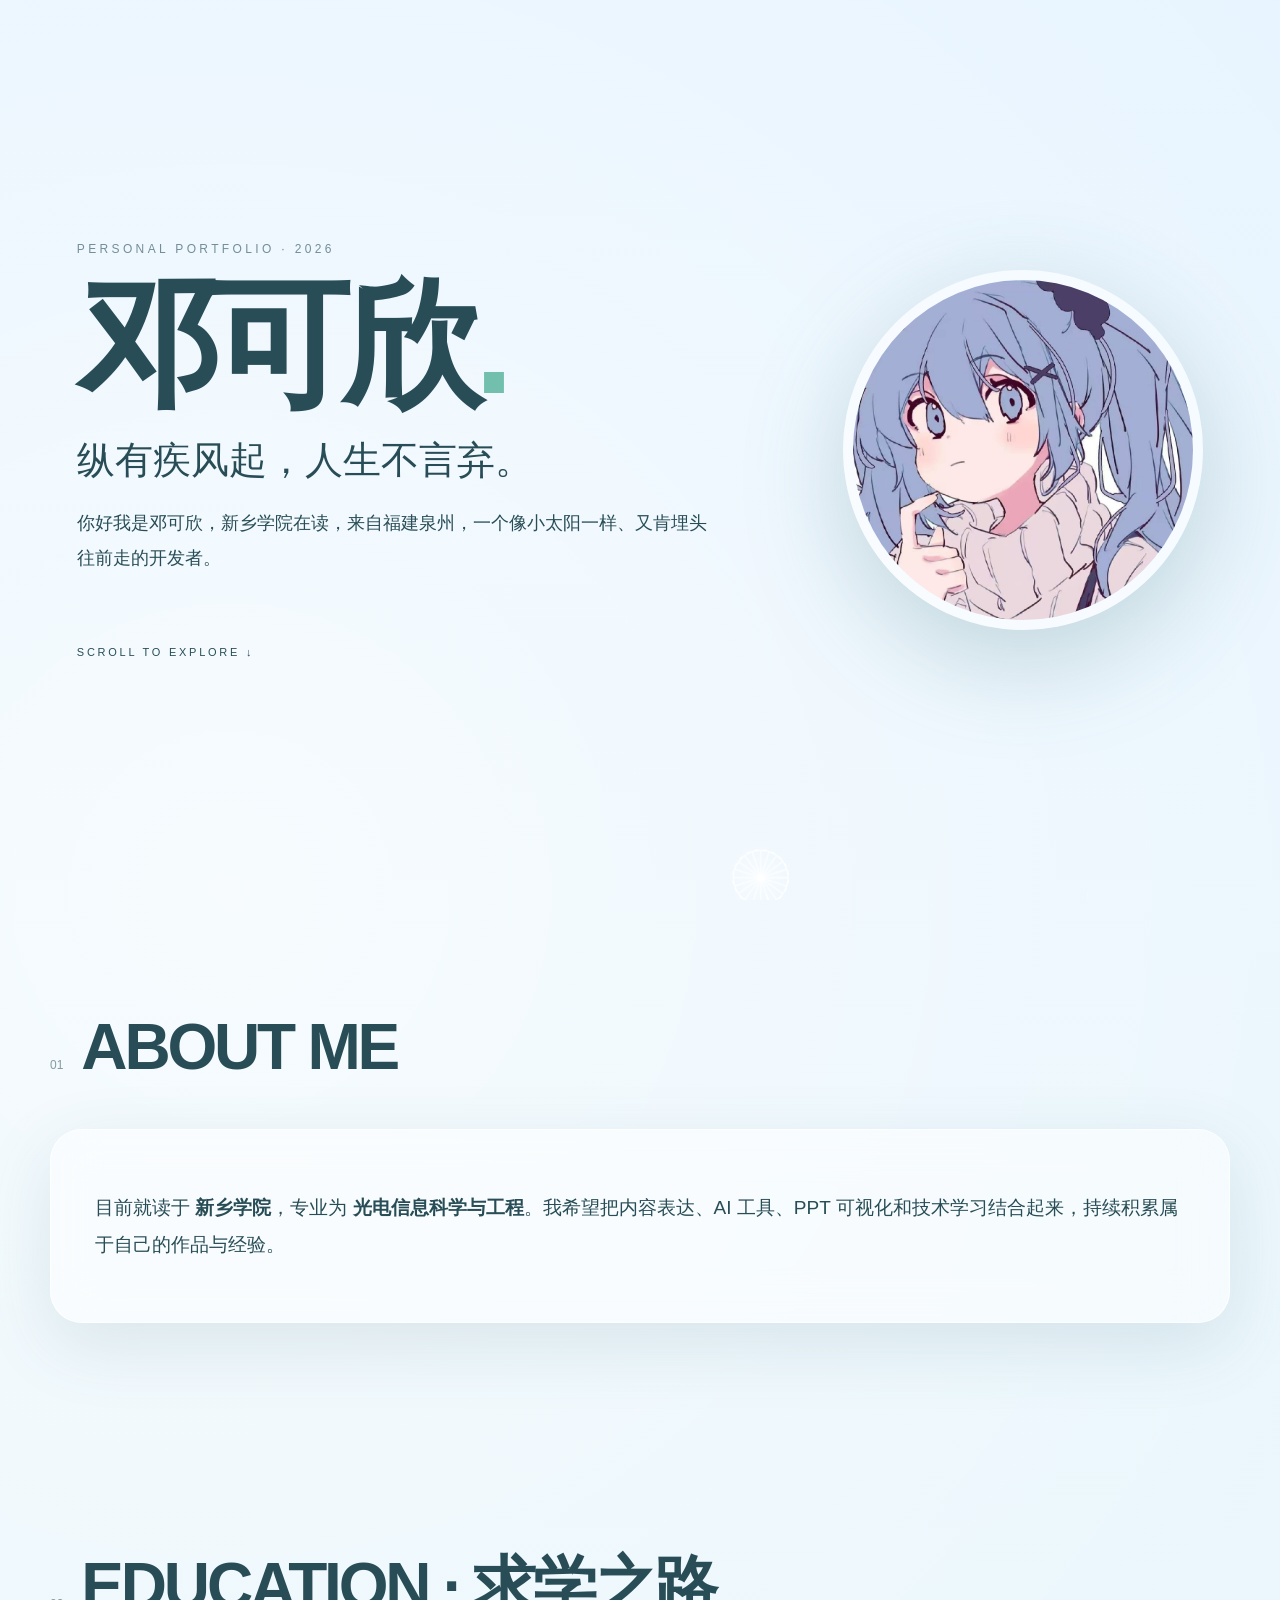
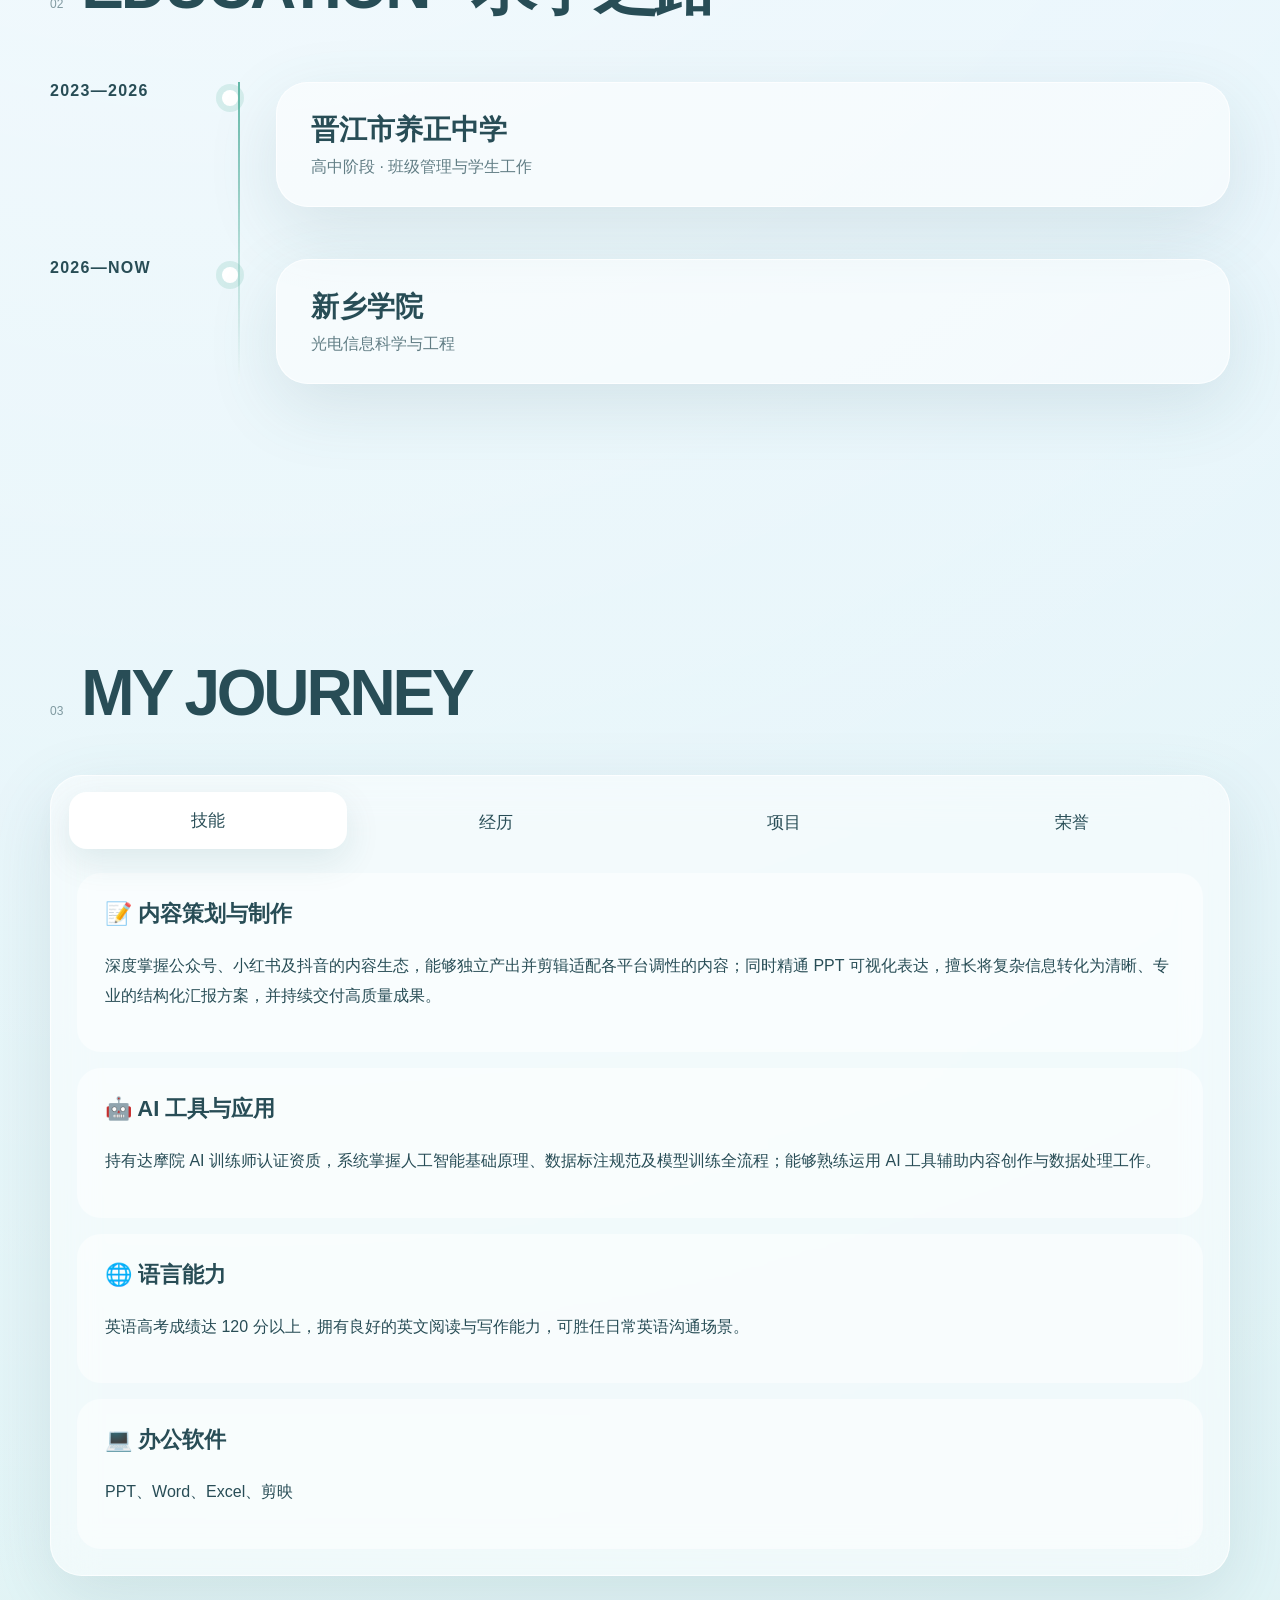
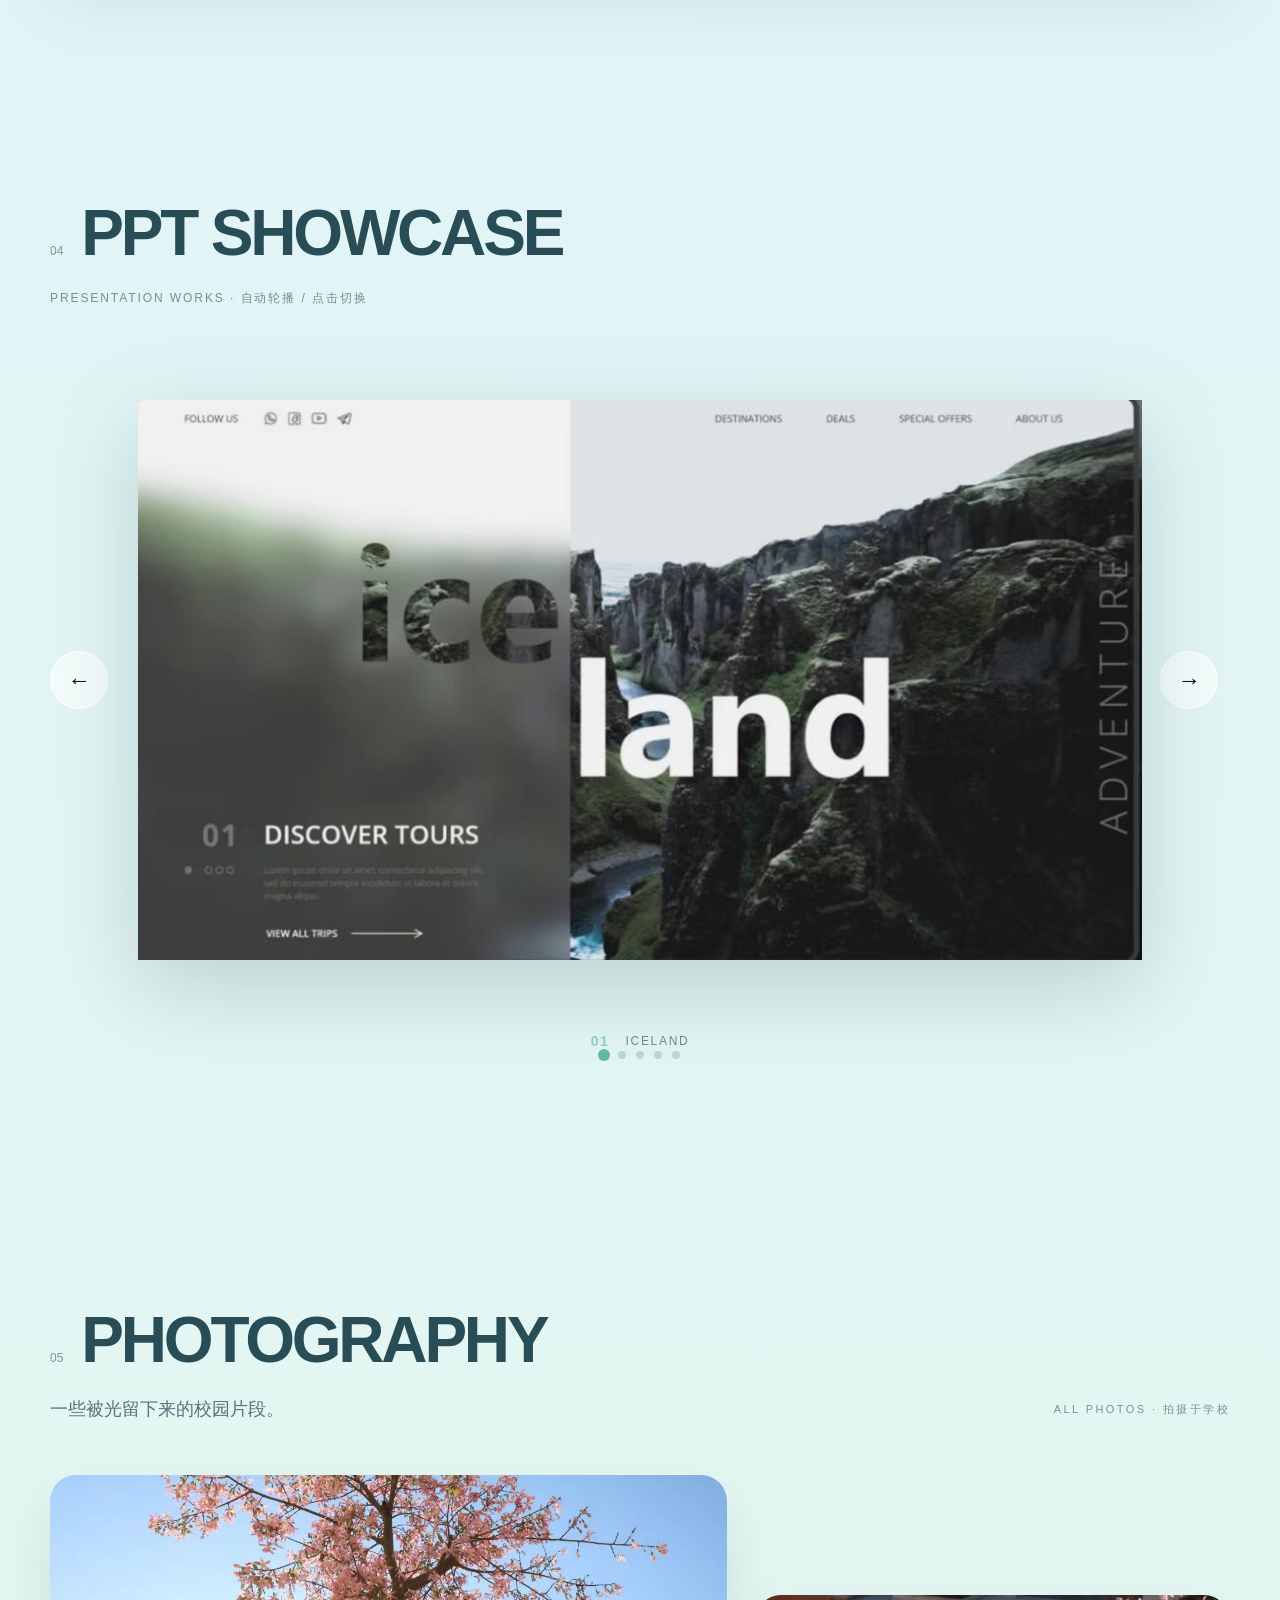
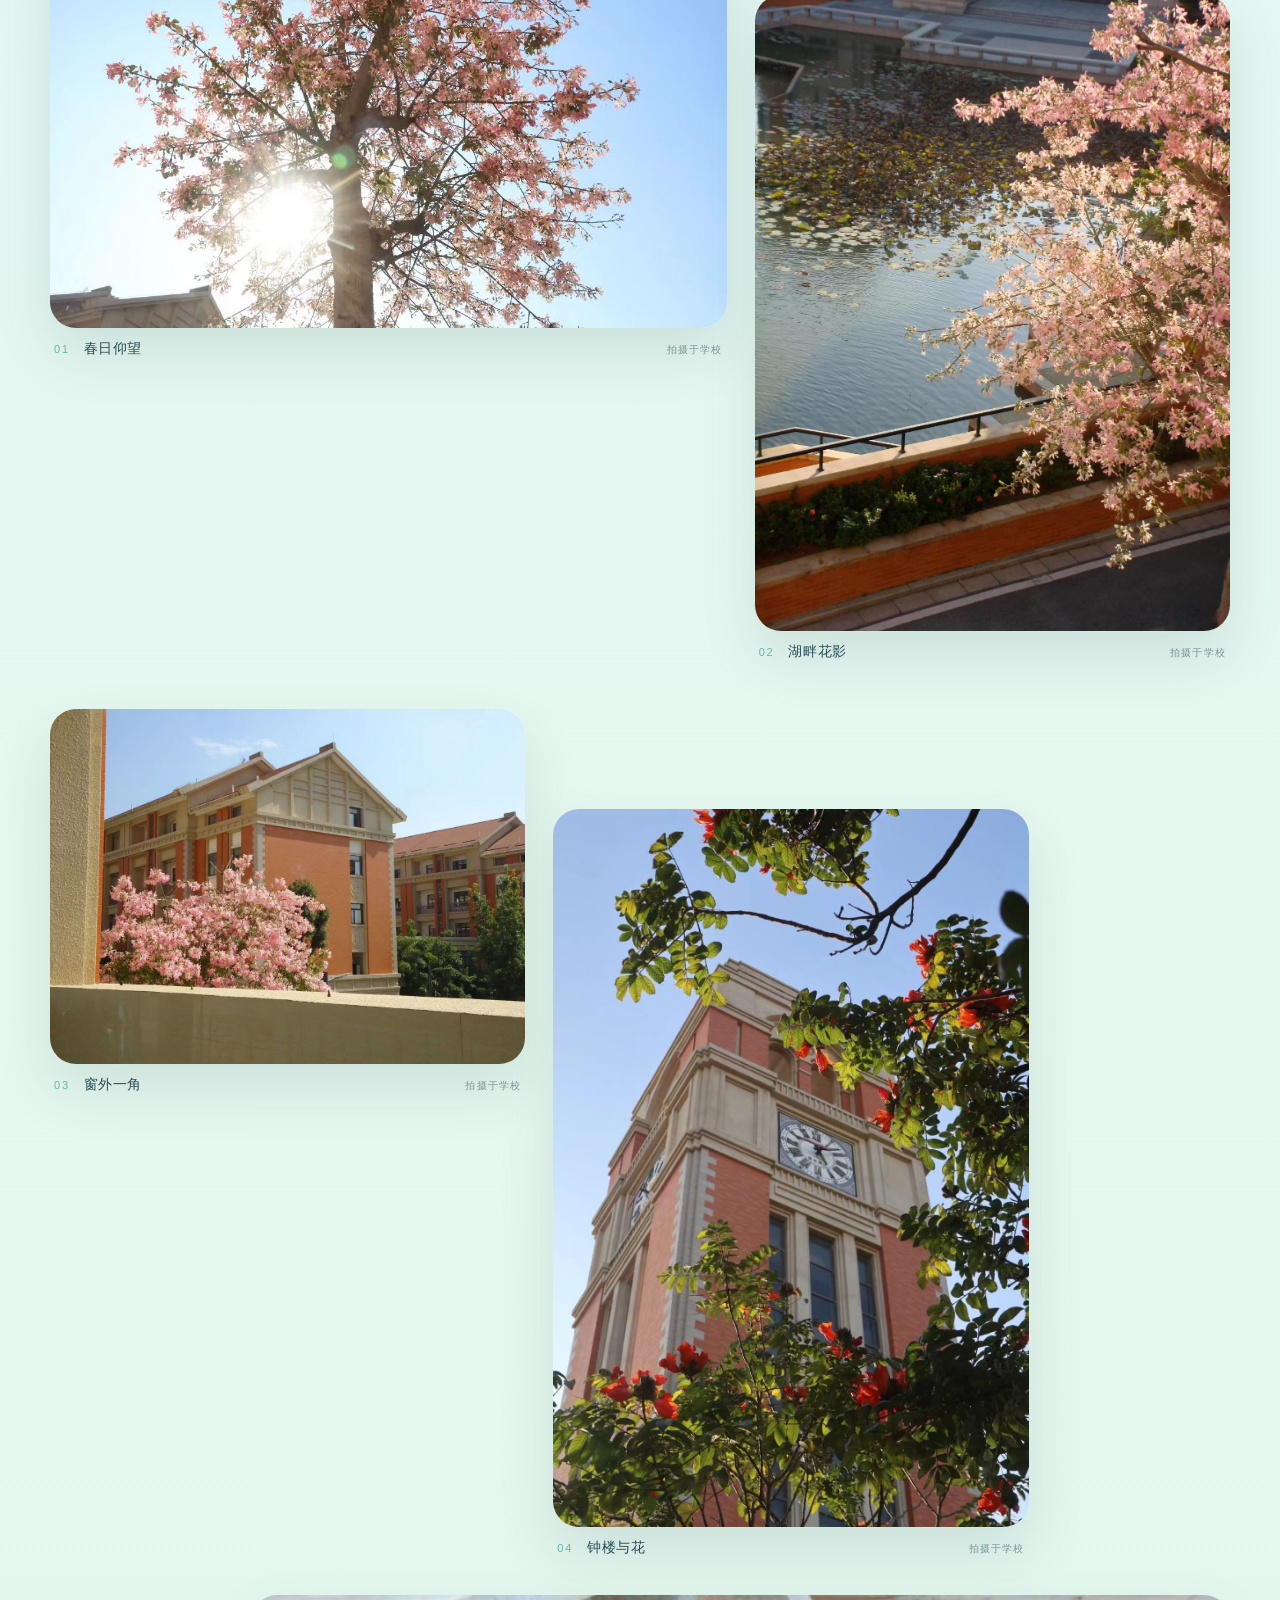
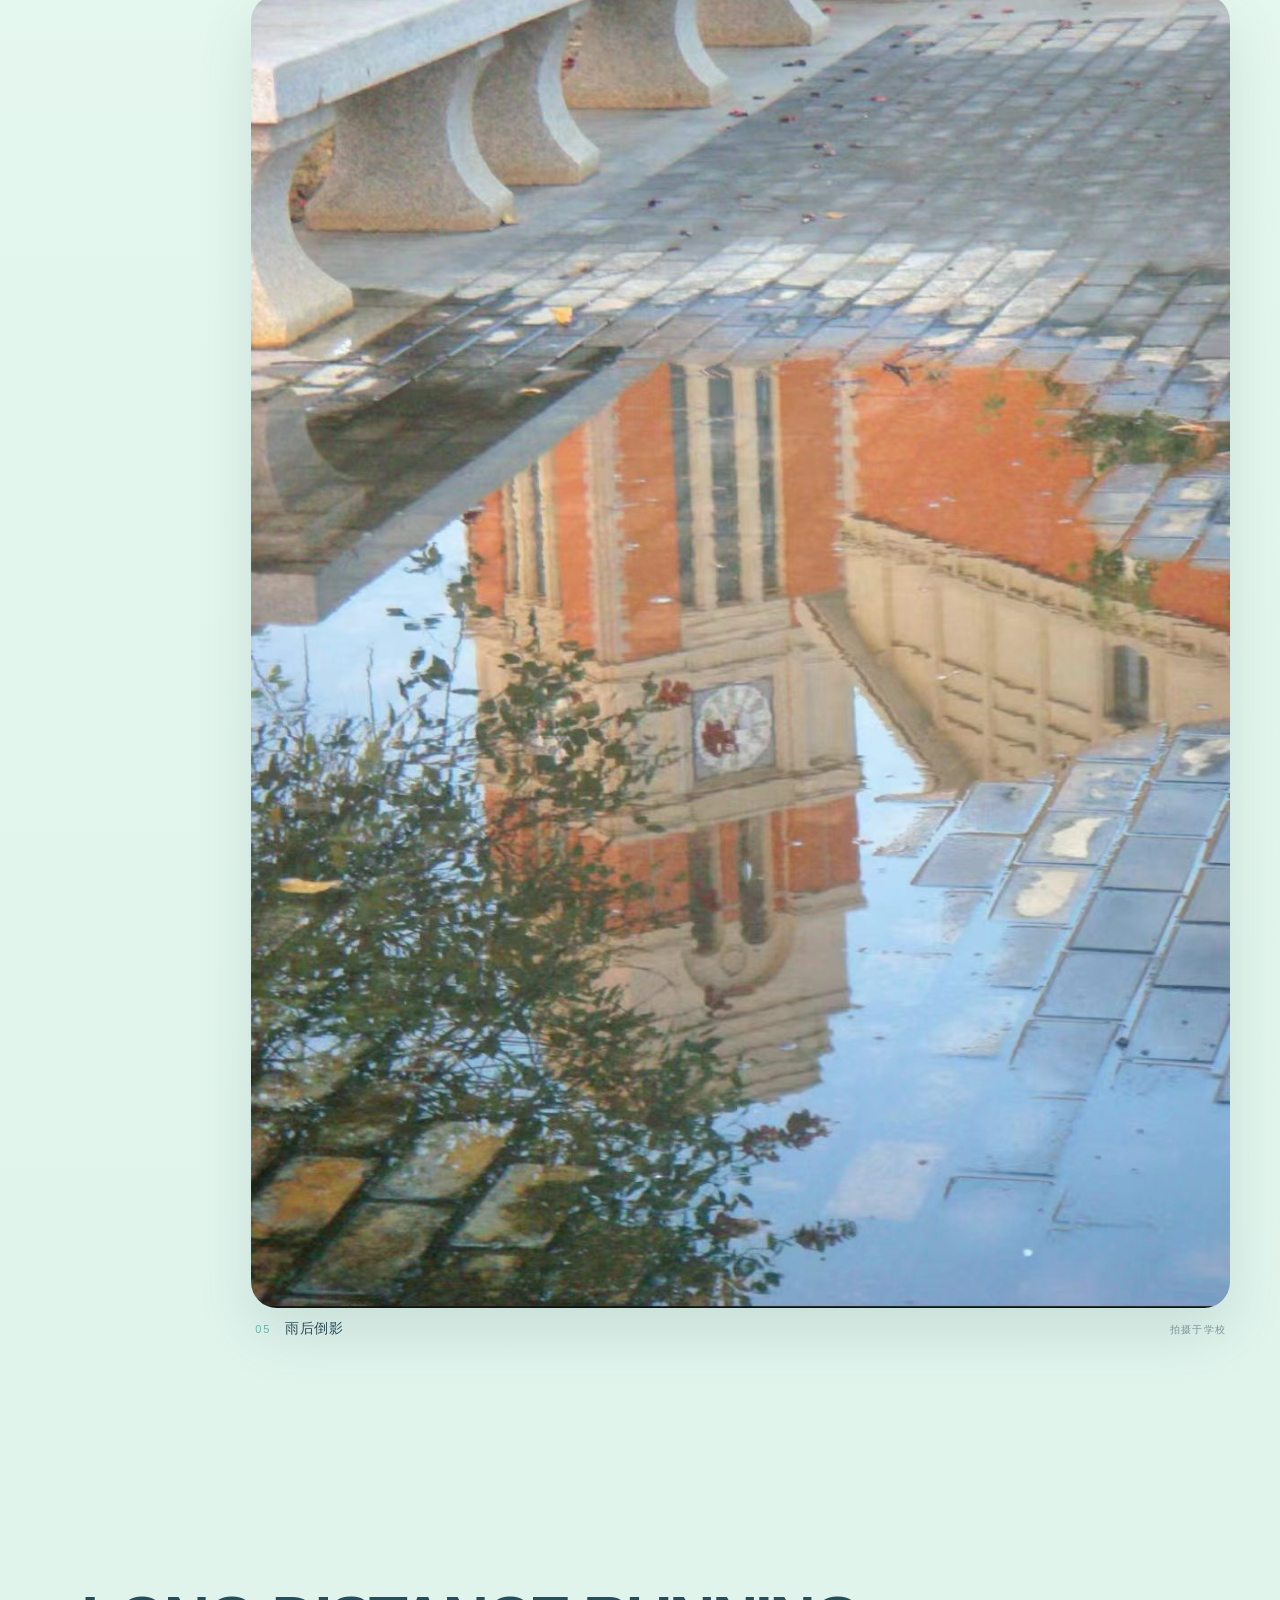
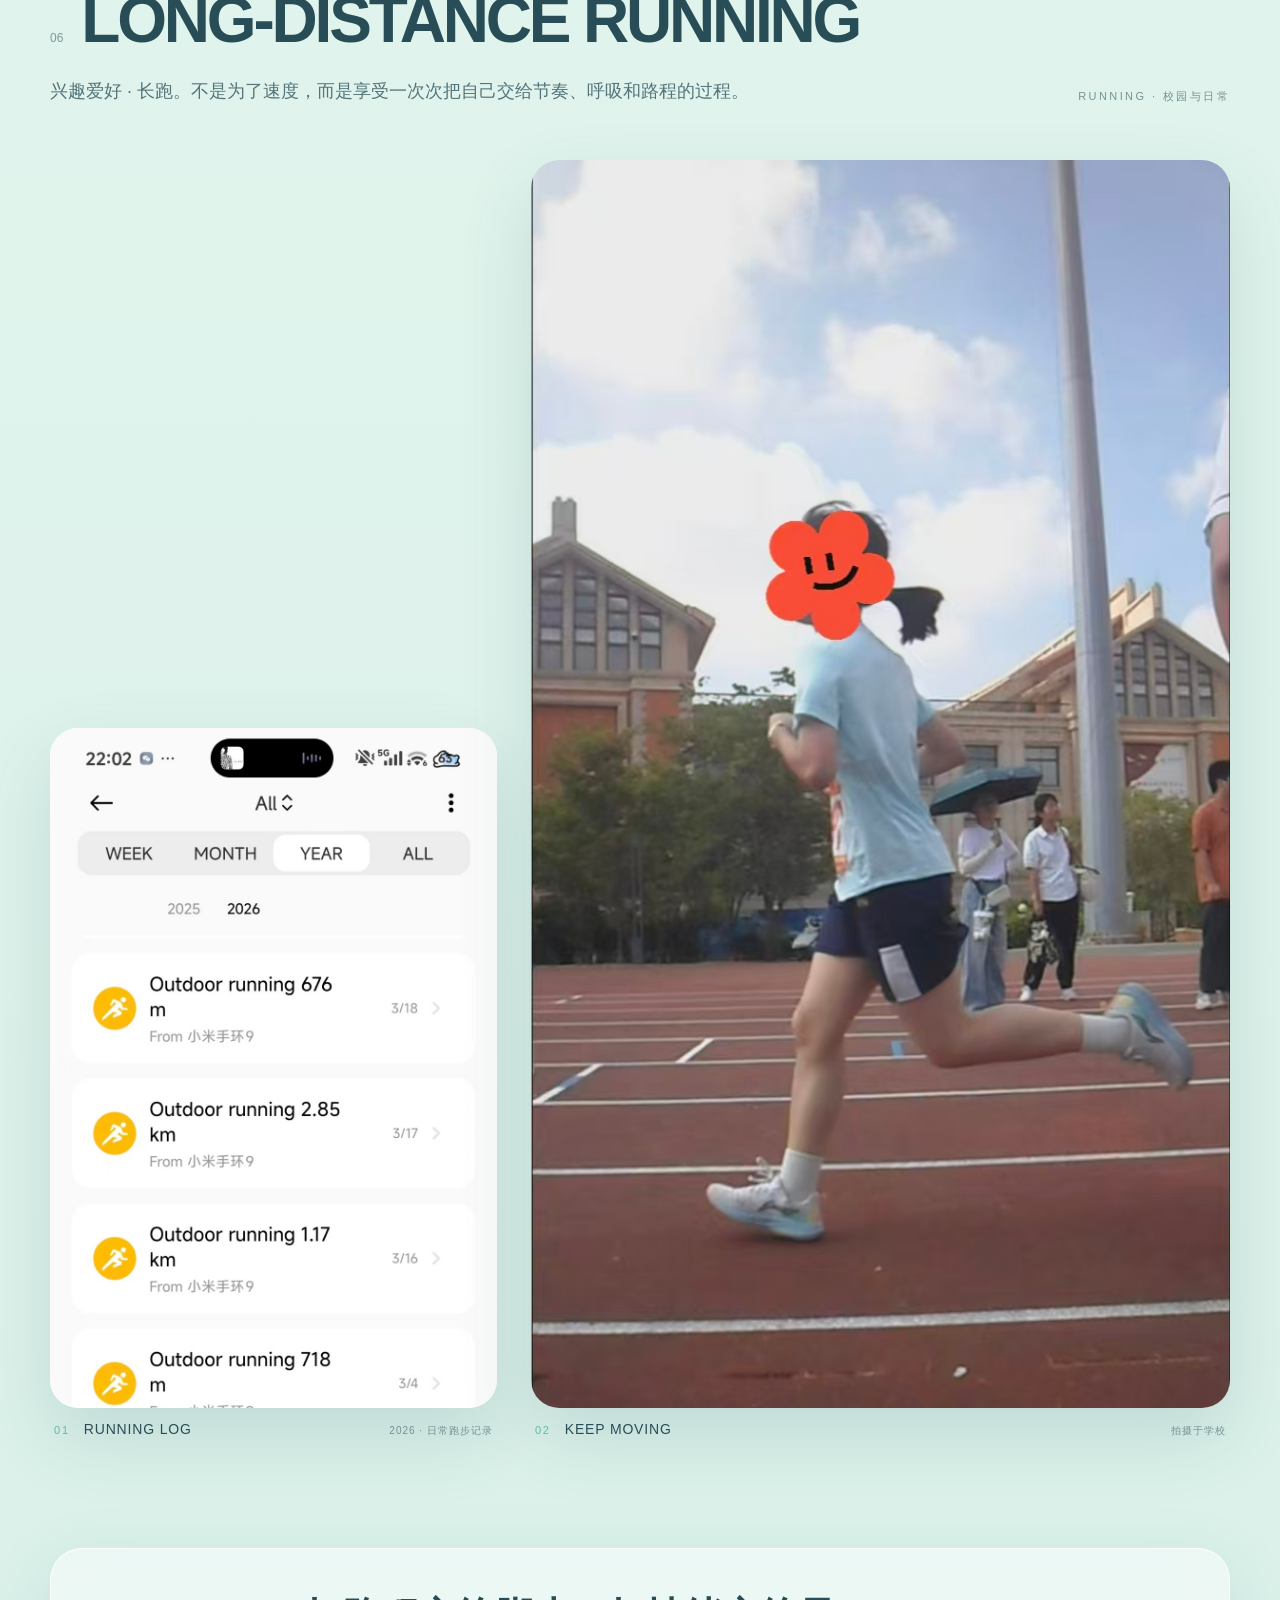
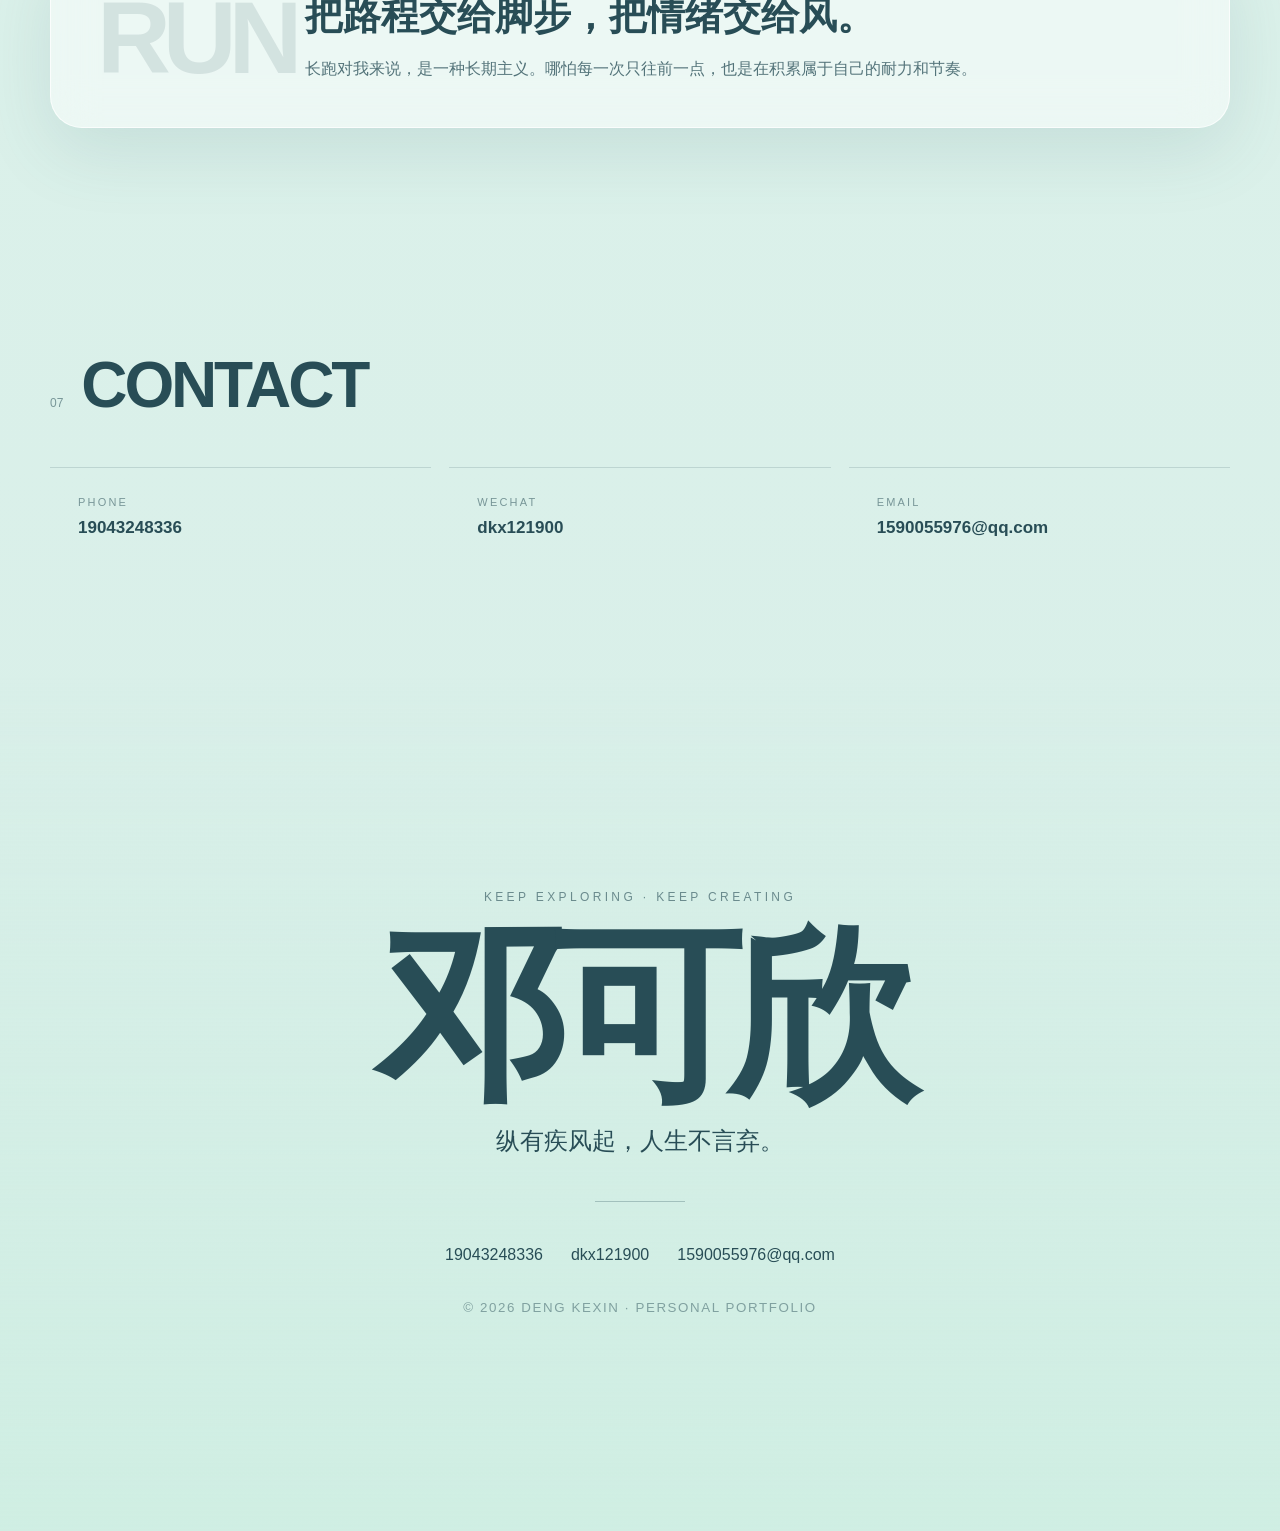
==== dengkexin_portfolio_v7/index.html @ 4a6be43d "Add files via upload" ====
<!doctype html>
<html lang="zh-CN">
<head>
<meta charset="utf-8">
<meta name="viewport" content="width=device-width,initial-scale=1">
<meta name="theme-color" content="#dff3ff">
<title>邓可欣 · Personal Portfolio</title>
<link rel="stylesheet" href="style.css">
</head>
<body>
<canvas id="dandelion"></canvas>

<header class="hero">
  <div class="hero-wrap">
    <div class="hero-copy">
      <div class="kicker">PERSONAL PORTFOLIO · 2026</div>
      <h1>邓可欣<span>.</span></h1>
      <h2>纵有疾风起，人生不言弃。</h2>
      <p>你好我是邓可欣，新乡学院在读，来自福建泉州，一个像小太阳一样、又肯埋头往前走的开发者。</p>
      <div class="scroll-tip">SCROLL TO EXPLORE ↓</div>
    </div>
    <img src="assets/avatar.jpg" class="avatar" alt="邓可欣头像">
  </div>
</header>

<main>
<section class="section">
  <div class="section-title"><span>01</span><h2>ABOUT ME</h2></div>
  <div class="glass about">
    <p>目前就读于 <b>新乡学院</b>，专业为 <b>光电信息科学与工程</b>。我希望把内容表达、AI 工具、PPT 可视化和技术学习结合起来，持续积累属于自己的作品与经验。</p>
  </div>
</section>

<section class="section">
  <div class="section-title"><span>02</span><h2>EDUCATION · 求学之路</h2></div>
  <div class="timeline">
    <div class="timeline-item">
      <div class="year">2023—2026</div>
      <div class="node"></div>
      <div class="glass timeline-card">
        <h3>晋江市养正中学</h3>
        <p>高中阶段 · 班级管理与学生工作</p>
      </div>
    </div>
    <div class="timeline-item">
      <div class="year">2026—NOW</div>
      <div class="node"></div>
      <div class="glass timeline-card">
        <h3>新乡学院</h3>
        <p>光电信息科学与工程</p>
      </div>
    </div>
  </div>
</section>

<section class="section">
  <div class="section-title"><span>03</span><h2>MY JOURNEY</h2></div>
  <div class="glass journey">
    <div class="tabs">
      <button class="tab active" data-target="skills">技能</button>
      <button class="tab" data-target="experience">经历</button>
      <button class="tab" data-target="project">项目</button>
      <button class="tab" data-target="honor">荣誉</button>
    </div>

    <div id="skills" class="panel active">
      <article>
        <h3>📝 内容策划与制作</h3>
        <p>深度掌握公众号、小红书及抖音的内容生态，能够独立产出并剪辑适配各平台调性的内容；同时精通 PPT 可视化表达，擅长将复杂信息转化为清晰、专业的结构化汇报方案，并持续交付高质量成果。</p>
      </article>
      <article>
        <h3>🤖 AI 工具与应用</h3>
        <p>持有达摩院 AI 训练师认证资质，系统掌握人工智能基础原理、数据标注规范及模型训练全流程；能够熟练运用 AI 工具辅助内容创作与数据处理工作。</p>
      </article>
      <article>
        <h3>🌐 语言能力</h3>
        <p>英语高考成绩达 120 分以上，拥有良好的英文阅读与写作能力，可胜任日常英语沟通场景。</p>
      </article>
      <article>
        <h3>💻 办公软件</h3>
        <p>PPT、Word、Excel、剪映</p>
      </article>
    </div>

    <div id="experience" class="panel">
      <article>
        <h3>💼 班级管理与数据分析助理 · 晋江市养正中学（高中）</h3>
        <div class="date">2023.09 – 2026.06</div>
        <p>① 担任班长 / 数学课代表，协调班委团队并组织班会、学习活动 20+ 场，班级纪律与凝聚力显著提升，获“优秀学生干部”称号。</p>
        <p>② 担任学生会心理社社长，开展健康心理等多场活动，帮助学生获得健康积极的求学道路，获“优秀社长”称号。</p>
      </article>
    </div>

    <div id="project" class="panel">
      <article>
        <h3>🤖 达摩院 AI 训练师认证项目 · 独立完成</h3>
        <div class="date">2026.06 – 2026.08</div>
        <p>系统掌握 AI 基础原理、数据标注规范及模型训练流程，已完成达摩院 AI 训练师认证课程并通过考核；能够运用 AI 工具完成内容摘要生成与数据分类；搭建个人 AI 辅助工作流，实现内容选题与初稿生成的效率提升，有效缩短内容准备周期。</p>
      </article>
    </div>

    <div id="honor" class="panel">
      <article>
        <h3>🏆 获奖与证书</h3>
        <ul>
          <li>🏅 达摩院 AI 训练师认证</li>
          <li>⭐ 三好学生（多次）</li>
          <li>⭐ 优秀学生干部（多次）</li>
          <li>📜 普通话水平测试 待补</li>
          <li>📜 大学英语四 / 六级 待补</li>
        </ul>
        <p>💡 高中阶段多次获得校级荣誉，具备扎实的学业基础与综合素养。</p>
      </article>
    </div>
  </div>
</section>

<section class="section ppt-section">
  <div class="section-title"><span>04</span><h2>PPT SHOWCASE</h2></div>
  <p class="section-sub">PRESENTATION WORKS · 自动轮播 / 点击切换</p>

  <div class="ppt-stage">
    <button id="prev" class="nav" aria-label="上一张">←</button>

    <div class="slides">
      <figure class="slide active">
        <img src="assets/ppt1.jpg" alt="PPT作品1">
        <figcaption><b>01</b><span>ICELAND</span></figcaption>
      </figure>
      <figure class="slide">
        <img src="assets/ppt2.jpg" alt="PPT作品2">
        <figcaption><b>02</b><span>PETALS ON WATER</span></figcaption>
      </figure>
      <figure class="slide">
        <img src="assets/ppt3.jpg" alt="PPT作品3">
        <figcaption><b>03</b><span>ORACLE BONE</span></figcaption>
      </figure>
      <figure class="slide">
        <img src="assets/ppt4.jpg" alt="PPT作品4">
        <figcaption><b>04</b><span>THE ROYAL CULTURE</span></figcaption>
      </figure>
      <figure class="slide">
        <img src="assets/ppt5.jpg" alt="PPT作品5">
        <figcaption><b>05</b><span>MICHAEL JACKSON</span></figcaption>
      </figure>
    </div>

    <button id="next" class="nav" aria-label="下一张">→</button>
  </div>

  <div id="dots" class="dots"></div>
</section>

<section class="section photography-section">
  <div class="photo-intro">
    <div class="section-title photo-title"><span>05</span><h2>PHOTOGRAPHY</h2></div>
    <p>一些被光留下来的校园片段。</p>
    <small>ALL PHOTOS · 拍摄于学校</small>
  </div>

  <div class="photo-grid">
    <figure class="photo-card photo-wide reveal-photo" data-lightbox="assets/photo1.jpg">
      <div class="photo-frame"><img src="assets/photo1.jpg" alt="校园摄影：花树与天空"></div>
      <figcaption><span>01</span><p>春日仰望</p><small>拍摄于学校</small></figcaption>
    </figure>

    <figure class="photo-card photo-tall reveal-photo" data-lightbox="assets/photo2.jpg">
      <div class="photo-frame"><img src="assets/photo2.jpg" alt="校园摄影：湖畔花树"></div>
      <figcaption><span>02</span><p>湖畔花影</p><small>拍摄于学校</small></figcaption>
    </figure>

    <figure class="photo-card reveal-photo" data-lightbox="assets/photo3.jpg">
      <div class="photo-frame"><img src="assets/photo3.jpg" alt="校园摄影：教学楼与花树"></div>
      <figcaption><span>03</span><p>窗外一角</p><small>拍摄于学校</small></figcaption>
    </figure>

    <figure class="photo-card photo-tall reveal-photo" data-lightbox="assets/photo4.jpg">
      <div class="photo-frame"><img src="assets/photo4.jpg" alt="校园摄影：钟楼"></div>
      <figcaption><span>04</span><p>钟楼与花</p><small>拍摄于学校</small></figcaption>
    </figure>

    <figure class="photo-card photo-wide reveal-photo" data-lightbox="assets/photo5.jpg">
      <div class="photo-frame"><img src="assets/photo5.jpg" alt="校园摄影：水面倒影"></div>
      <figcaption><span>05</span><p>雨后倒影</p><small>拍摄于学校</small></figcaption>
    </figure>
  </div>
</section>


<section class="section running-section">
  <div class="running-intro">
    <div class="section-title"><span>06</span><h2>LONG-DISTANCE RUNNING</h2></div>
    <p>兴趣爱好 · 长跑。不是为了速度，而是享受一次次把自己交给节奏、呼吸和路程的过程。</p>
    <small>RUNNING · 校园与日常</small>
  </div>

  <div class="running-grid">
    <figure class="run-card reveal-run">
      <div class="run-frame phone-shot">
        <img src="assets/run1.jpg" alt="跑步记录截图">
      </div>
      <figcaption>
        <span>01</span>
        <p>RUNNING LOG</p>
        <small>2026 · 日常跑步记录</small>
      </figcaption>
    </figure>

    <figure class="run-card run-card-large reveal-run">
      <div class="run-frame">
        <img src="assets/run2.jpg" alt="校园跑步照片">
      </div>
      <figcaption>
        <span>02</span>
        <p>KEEP MOVING</p>
        <small>拍摄于学校</small>
      </figcaption>
    </figure>
  </div>

  <div class="run-quote glass reveal-run">
    <div class="run-number">RUN</div>
    <div>
      <h3>把路程交给脚步，把情绪交给风。</h3>
      <p>长跑对我来说，是一种长期主义。哪怕每一次只往前一点，也是在积累属于自己的耐力和节奏。</p>
    </div>
  </div>
</section>

<section class="section contact-section">
  <div class="section-title"><span>07</span><h2>CONTACT</h2></div>
  <div class="contact-grid">
    <div class="contact-card"><span>PHONE</span><strong>19043248336</strong></div>
    <div class="contact-card"><span>WECHAT</span><strong>dkx121900</strong></div>
    <div class="contact-card"><span>EMAIL</span><strong>1590055976@qq.com</strong></div>
  </div>
</section>
</main>

<footer class="ending">
  <div class="ending-content">
    <div class="kicker">KEEP EXPLORING · KEEP CREATING</div>
    <h2>邓可欣</h2>
    <p>纵有疾风起，人生不言弃。</p>
    <div class="ending-line"></div>
    <div class="ending-contact">
      <span>19043248336</span>
      <span>dkx121900</span>
      <span>1590055976@qq.com</span>
    </div>
    <small>© 2026 DENG KEXIN · PERSONAL PORTFOLIO</small>
  </div>
</footer>

<div class="lightbox" id="lightbox" aria-hidden="true">
  <button class="lightbox-close" aria-label="关闭">×</button>
  <img src="" alt="摄影大图预览">
  <div class="lightbox-note">拍摄于学校</div>
</div>

<script src="script.js"></script>
</body>
</html>
---- dengkexin_portfolio_v7/style.css ----
:root{
  --ink:#284d56;
  --ink-soft:#54747a;
  --accent:#64b7a8;
  --accent2:#89cfe7;
  --paper:rgba(255,255,255,.48);
  --line:rgba(40,77,86,.16);
}
*{box-sizing:border-box}
html{scroll-behavior:smooth}
body{
  margin:0;
  font-family:"Inter","Microsoft YaHei","PingFang SC",sans-serif;
  color:var(--ink);
  background:
    radial-gradient(circle at 18% 8%,rgba(255,255,255,.75),transparent 24%),
    linear-gradient(180deg,#dcefff 0%,#e6f8ef 52%,#d7eee8 100%);
  overflow-x:hidden;
}
#dandelion{position:fixed;inset:0;z-index:0;pointer-events:none}
.hero,main,.ending{position:relative;z-index:1}
.hero{
  min-height:100vh;
  display:flex;
  align-items:center;
  justify-content:center;
  padding:48px 6vw;
}
.hero-wrap{
  width:min(1180px,100%);
  display:grid;
  grid-template-columns:1.2fr .8fr;
  gap:64px;
  align-items:center;
}
.kicker{font-size:12px;letter-spacing:.28em;opacity:.62}
.hero h1{
  font-size:clamp(70px,11vw,150px);
  line-height:.9;
  letter-spacing:-.06em;
  margin:26px 0;
}
.hero h1 span{color:#72bfad}
.hero h2{font-size:clamp(25px,3vw,42px);font-weight:500;margin:0 0 20px}
.hero p{max-width:690px;font-size:18px;line-height:1.95}
.avatar{
  width:min(360px,76vw);
  aspect-ratio:1;
  object-fit:cover;
  border-radius:50%;
  justify-self:end;
  border:10px solid rgba(255,255,255,.55);
  box-shadow:0 30px 100px rgba(61,117,125,.26);
}
.scroll-tip{margin-top:70px;font-size:11px;letter-spacing:.25em}

.section{
  width:min(1180px,calc(100% - 40px));
  margin:auto;
  padding:110px 0;
}
.section-title{display:flex;align-items:baseline;gap:18px;margin-bottom:45px}
.section-title span{font-size:12px;opacity:.55}
.section-title h2{
  font-size:clamp(38px,5vw,75px);
  margin:0;
  letter-spacing:-.05em;
}
.section-sub{
  opacity:.6;
  letter-spacing:.16em;
  margin-top:-25px;
  margin-bottom:38px;
  font-size:12px;
}
.glass{
  background:var(--paper);
  border:1px solid rgba(255,255,255,.72);
  backdrop-filter:blur(22px);
  -webkit-backdrop-filter:blur(22px);
  box-shadow:0 22px 70px rgba(64,115,120,.14);
  border-radius:32px;
}
.about{padding:40px 44px;font-size:19px;line-height:1.95}

.timeline{position:relative}
.timeline:before{
  content:"";
  position:absolute;
  left:188px;
  top:0;bottom:0;
  width:2px;
  background:linear-gradient(#64b8a8,rgba(255,255,255,.2));
}
.timeline-item{
  display:grid;
  grid-template-columns:150px 32px 1fr;
  gap:22px;
  align-items:start;
  margin:52px 0;
}
.year{font-weight:700;letter-spacing:.08em}
.node{
  width:16px;height:16px;border-radius:50%;
  background:#fff;
  box-shadow:0 0 0 6px rgba(92,182,163,.18);
  margin-top:8px;
}
.timeline-card{padding:28px 34px}
.timeline-card h3{font-size:28px;margin:0 0 8px}
.timeline-card p{margin:0;opacity:.72}

.journey{padding:18px}
.tabs{display:grid;grid-template-columns:repeat(4,1fr);gap:10px}
.tab{
  border:0;border-radius:18px;background:transparent;
  padding:17px;font-size:17px;color:var(--ink);
  cursor:pointer;transition:.35s;
}
.tab.active{
  background:white;
  transform:translateY(-2px);
  box-shadow:0 12px 34px rgba(53,110,110,.12);
}
.panel{display:none;padding:22px 8px 8px}
.panel.active{display:grid;gap:16px;animation:panelIn .6s cubic-bezier(.2,.8,.2,1)}
@keyframes panelIn{
  from{opacity:0;transform:translateX(28px) scale(.985)}
  to{opacity:1;transform:none}
}
.panel article{
  background:rgba(255,255,255,.5);
  border-radius:24px;
  padding:26px 28px;
  transition:.35s;
}
.panel article:hover{transform:translateY(-4px);background:rgba(255,255,255,.7)}
.panel h3{font-size:22px;margin-top:0}
.panel p,.panel li{line-height:1.85}
.date{font-size:13px;letter-spacing:.12em;opacity:.58;margin-bottom:18px}
.panel ul{padding-left:22px}

.ppt-stage{
  display:grid;
  grid-template-columns:70px 1fr 70px;
  gap:18px;
  align-items:center;
}
.slides{position:relative;height:min(63vw,670px);perspective:1200px}
.slide{
  position:absolute;inset:0;margin:0;
  opacity:0;
  transform:translateX(95px) rotateY(-8deg) scale(.93);
  transition:.85s cubic-bezier(.2,.8,.2,1);
  pointer-events:none;
}
.slide.active{opacity:1;transform:none;pointer-events:auto}
.slide img{
  width:100%;height:100%;
  object-fit:contain;
  border-radius:28px;
  filter:drop-shadow(0 28px 45px rgba(47,86,88,.22));
}
.slide figcaption{
  display:flex;
  justify-content:center;
  gap:16px;
  align-items:center;
  margin-top:14px;
  letter-spacing:.14em;
  font-size:12px;
  opacity:.63;
}
.slide figcaption b{font-size:14px;color:var(--accent)}
.nav{
  width:58px;height:58px;border-radius:50%;
  border:1px solid rgba(255,255,255,.75);
  background:rgba(255,255,255,.6);
  font-size:23px;cursor:pointer;transition:.3s;
}
.nav:hover{transform:scale(1.08);background:white}
.dots{text-align:center;margin-top:30px}
.dot{
  display:inline-block;width:8px;height:8px;border-radius:50%;
  background:rgba(38,74,84,.18);margin:0 5px;transition:.3s;cursor:pointer;
}
.dot.active{background:var(--accent);transform:scale(1.5)}

/* Photography */
.photography-section{padding-top:130px}
.photo-intro{
  display:grid;
  grid-template-columns:1fr auto;
  gap:20px 40px;
  align-items:end;
  margin-bottom:54px;
}
.photo-intro .section-title{margin-bottom:0}
.photo-intro p{
  grid-column:1;
  margin:0;
  font-size:18px;
  color:var(--ink-soft);
}
.photo-intro small{
  grid-column:2;
  grid-row:1/3;
  align-self:end;
  font-size:11px;
  letter-spacing:.22em;
  opacity:.58;
  padding-bottom:4px;
}
.photo-grid{
  display:grid;
  grid-template-columns:repeat(12,1fr);
  gap:28px;
  align-items:start;
}
.photo-card{
  margin:0;
  cursor:zoom-in;
  position:relative;
}
.photo-card:nth-child(1){grid-column:1/8}
.photo-card:nth-child(2){grid-column:8/13;margin-top:120px}
.photo-card:nth-child(3){grid-column:1/6;margin-top:20px}
.photo-card:nth-child(4){grid-column:6/11;margin-top:120px}
.photo-card:nth-child(5){grid-column:3/13;margin-top:10px}
.photo-frame{
  overflow:hidden;
  border-radius:26px;
  background:rgba(255,255,255,.45);
  box-shadow:0 26px 55px rgba(57,100,102,.14);
}
.photo-frame img{
  width:100%;
  display:block;
  transition:transform .9s cubic-bezier(.2,.8,.2,1), filter .5s ease;
}
.photo-card:hover .photo-frame img{transform:scale(1.035)}
.photo-card figcaption{
  display:grid;
  grid-template-columns:auto 1fr auto;
  gap:14px;
  align-items:baseline;
  margin-top:12px;
  padding:0 4px;
}
.photo-card figcaption span{
  color:var(--accent);
  font-size:11px;
  letter-spacing:.16em;
}
.photo-card figcaption p{
  margin:0;
  font-size:14px;
  letter-spacing:.04em;
}
.photo-card figcaption small{
  font-size:10px;
  letter-spacing:.12em;
  opacity:.55;
}
.reveal-photo{
  opacity:0;
  transform:translateY(55px) scale(.985);
}
.reveal-photo.visible{
  opacity:1;
  transform:none;
  transition:1s cubic-bezier(.2,.8,.2,1);
}

/* Lightbox */
.lightbox{
  position:fixed;
  inset:0;
  z-index:50;
  display:flex;
  align-items:center;
  justify-content:center;
  background:rgba(17,39,43,.82);
  backdrop-filter:blur(14px);
  opacity:0;
  pointer-events:none;
  transition:.35s;
  padding:42px;
}
.lightbox.open{opacity:1;pointer-events:auto}
.lightbox img{
  max-width:min(1200px,92vw);
  max-height:84vh;
  border-radius:22px;
  box-shadow:0 32px 100px rgba(0,0,0,.3);
  transform:scale(.96);
  transition:.45s cubic-bezier(.2,.8,.2,1);
}
.lightbox.open img{transform:scale(1)}
.lightbox-close{
  position:absolute;top:24px;right:30px;
  width:48px;height:48px;border-radius:50%;
  border:1px solid rgba(255,255,255,.5);
  background:rgba(255,255,255,.12);
  color:#fff;font-size:30px;cursor:pointer;
}
.lightbox-note{
  position:absolute;
  bottom:22px;
  color:rgba(255,255,255,.7);
  font-size:11px;
  letter-spacing:.2em;
}

.contact-grid{display:grid;grid-template-columns:repeat(3,1fr);gap:18px}
.contact-card{padding:28px;border-top:1px solid var(--line)}
.contact-card span{
  display:block;font-size:11px;letter-spacing:.2em;opacity:.55;margin-bottom:10px
}
.contact-card strong{font-size:17px}

.ending{
  min-height:95vh;
  display:flex;
  align-items:center;
  justify-content:center;
  text-align:center;
  padding:70px 24px;
  background:linear-gradient(180deg,transparent,rgba(205,238,225,.76));
}
.ending h2{
  font-size:clamp(80px,15vw,190px);
  line-height:.9;
  letter-spacing:-.07em;
  margin:26px 0 18px;
}
.ending p{font-size:24px}
.ending-line{
  width:90px;height:1px;background:rgba(38,74,84,.28);margin:44px auto
}
.ending-contact{
  display:flex;justify-content:center;gap:28px;flex-wrap:wrap;margin-bottom:34px
}
.ending small{opacity:.48;letter-spacing:.12em}

@media(max-width:780px){
  .hero-wrap{grid-template-columns:1fr}
  .avatar{justify-self:start;width:220px;order:-1}
  .timeline:before{left:18px}
  .timeline-item{grid-template-columns:1fr;padding-left:48px;position:relative}
  .node{position:absolute;left:10px}
  .tabs{grid-template-columns:repeat(2,1fr)}
  .ppt-stage{grid-template-columns:1fr}
  .nav{position:absolute;z-index:3;margin-top:30vw}
  .ppt-stage #prev{left:26px}
  .ppt-stage #next{right:26px}
  .slides{height:66vw}
  .photo-intro{grid-template-columns:1fr}
  .photo-intro small{grid-column:1;grid-row:auto}
  .photo-grid{display:block}
  .photo-card,.photo-card:nth-child(n){
    width:100%;margin:0 0 42px;
  }
  .contact-grid{grid-template-columns:1fr}
  .section{padding:82px 0}
  .lightbox{padding:18px}
}


/* Long-distance running */
.running-section{padding-top:135px}
.running-intro{
  display:grid;
  grid-template-columns:1fr auto;
  gap:18px 40px;
  align-items:end;
  margin-bottom:52px;
}
.running-intro .section-title{margin-bottom:0}
.running-intro p{
  grid-column:1;
  margin:0;
  max-width:720px;
  font-size:18px;
  line-height:1.8;
  color:var(--ink-soft);
}
.running-intro small{
  grid-column:2;
  grid-row:1/3;
  align-self:end;
  padding-bottom:4px;
  font-size:11px;
  letter-spacing:.22em;
  opacity:.58;
}
.running-grid{
  display:grid;
  grid-template-columns:.78fr 1.22fr;
  gap:34px;
  align-items:end;
}
.run-card{margin:0}
.run-card:first-child{transform:translateY(72px)}
.run-frame{
  overflow:hidden;
  border-radius:28px;
  background:rgba(255,255,255,.5);
  box-shadow:0 30px 70px rgba(55,100,105,.16);
}
.run-frame img{
  width:100%;
  display:block;
  transition:transform .9s cubic-bezier(.2,.8,.2,1);
}
.run-card:hover .run-frame img{transform:scale(1.035)}
.phone-shot{
  max-height:680px;
}
.phone-shot img{
  height:100%;
  object-fit:cover;
  object-position:top;
}
.run-card figcaption{
  display:grid;
  grid-template-columns:auto 1fr auto;
  gap:14px;
  align-items:baseline;
  margin-top:13px;
  padding:0 4px;
}
.run-card figcaption span{
  font-size:11px;
  letter-spacing:.16em;
  color:var(--accent);
}
.run-card figcaption p{
  margin:0;
  font-size:14px;
  letter-spacing:.06em;
}
.run-card figcaption small{
  font-size:10px;
  letter-spacing:.1em;
  opacity:.55;
}
.run-quote{
  margin-top:110px;
  padding:42px 46px;
  display:grid;
  grid-template-columns:180px 1fr;
  gap:28px;
  align-items:center;
}
.run-number{
  font-size:clamp(58px,8vw,110px);
  font-weight:800;
  line-height:.8;
  letter-spacing:-.08em;
  opacity:.12;
}
.run-quote h3{
  margin:0 0 12px;
  font-size:clamp(24px,3vw,38px);
  font-weight:600;
}
.run-quote p{
  margin:0;
  line-height:1.9;
  color:var(--ink-soft);
}
.reveal-run{
  opacity:0;
  transform:translateY(55px) scale(.985);
}
.reveal-run.visible{
  opacity:1;
  transform:none;
  transition:1s cubic-bezier(.2,.8,.2,1);
}
@media(max-width:780px){
  .running-intro{grid-template-columns:1fr}
  .running-intro small{grid-column:1;grid-row:auto}
  .running-grid{grid-template-columns:1fr}
  .run-card:first-child{transform:none}
  .run-quote{grid-template-columns:1fr;margin-top:60px;padding:30px}
  .run-number{font-size:72px}
}
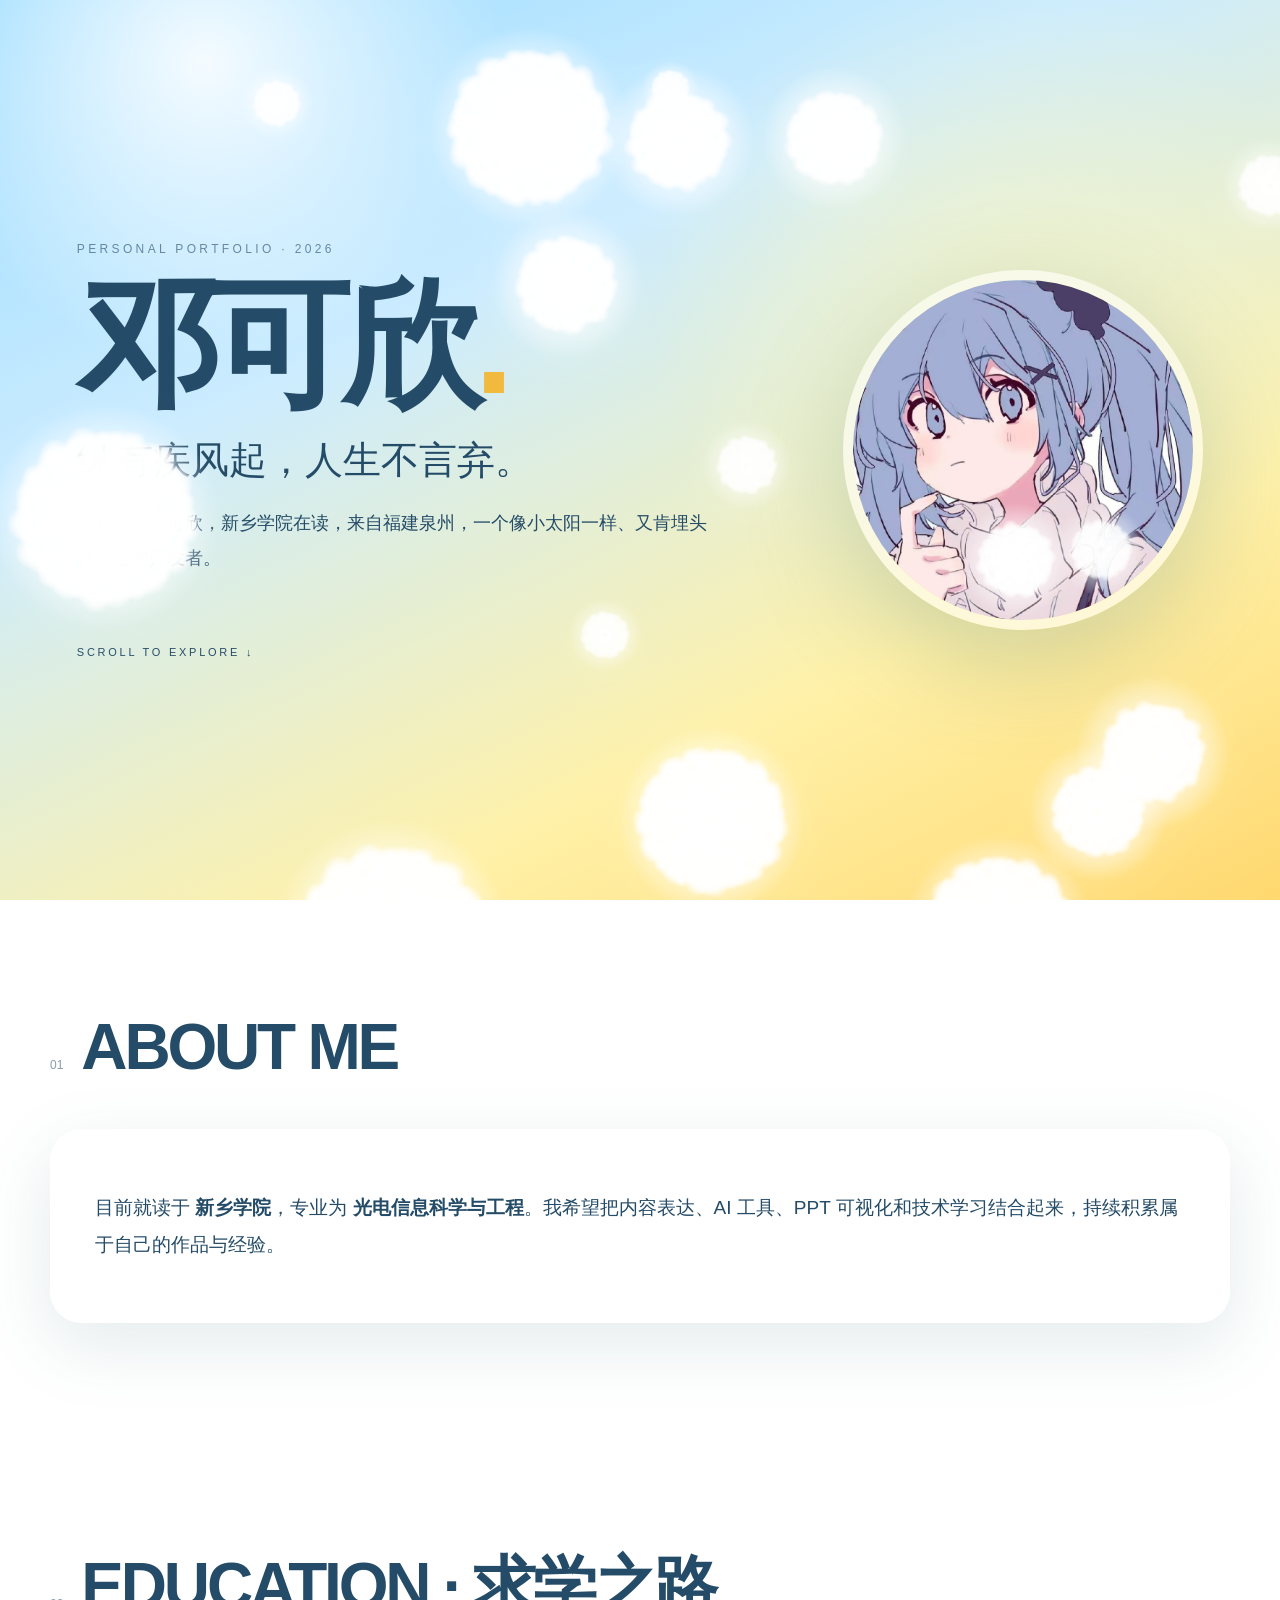
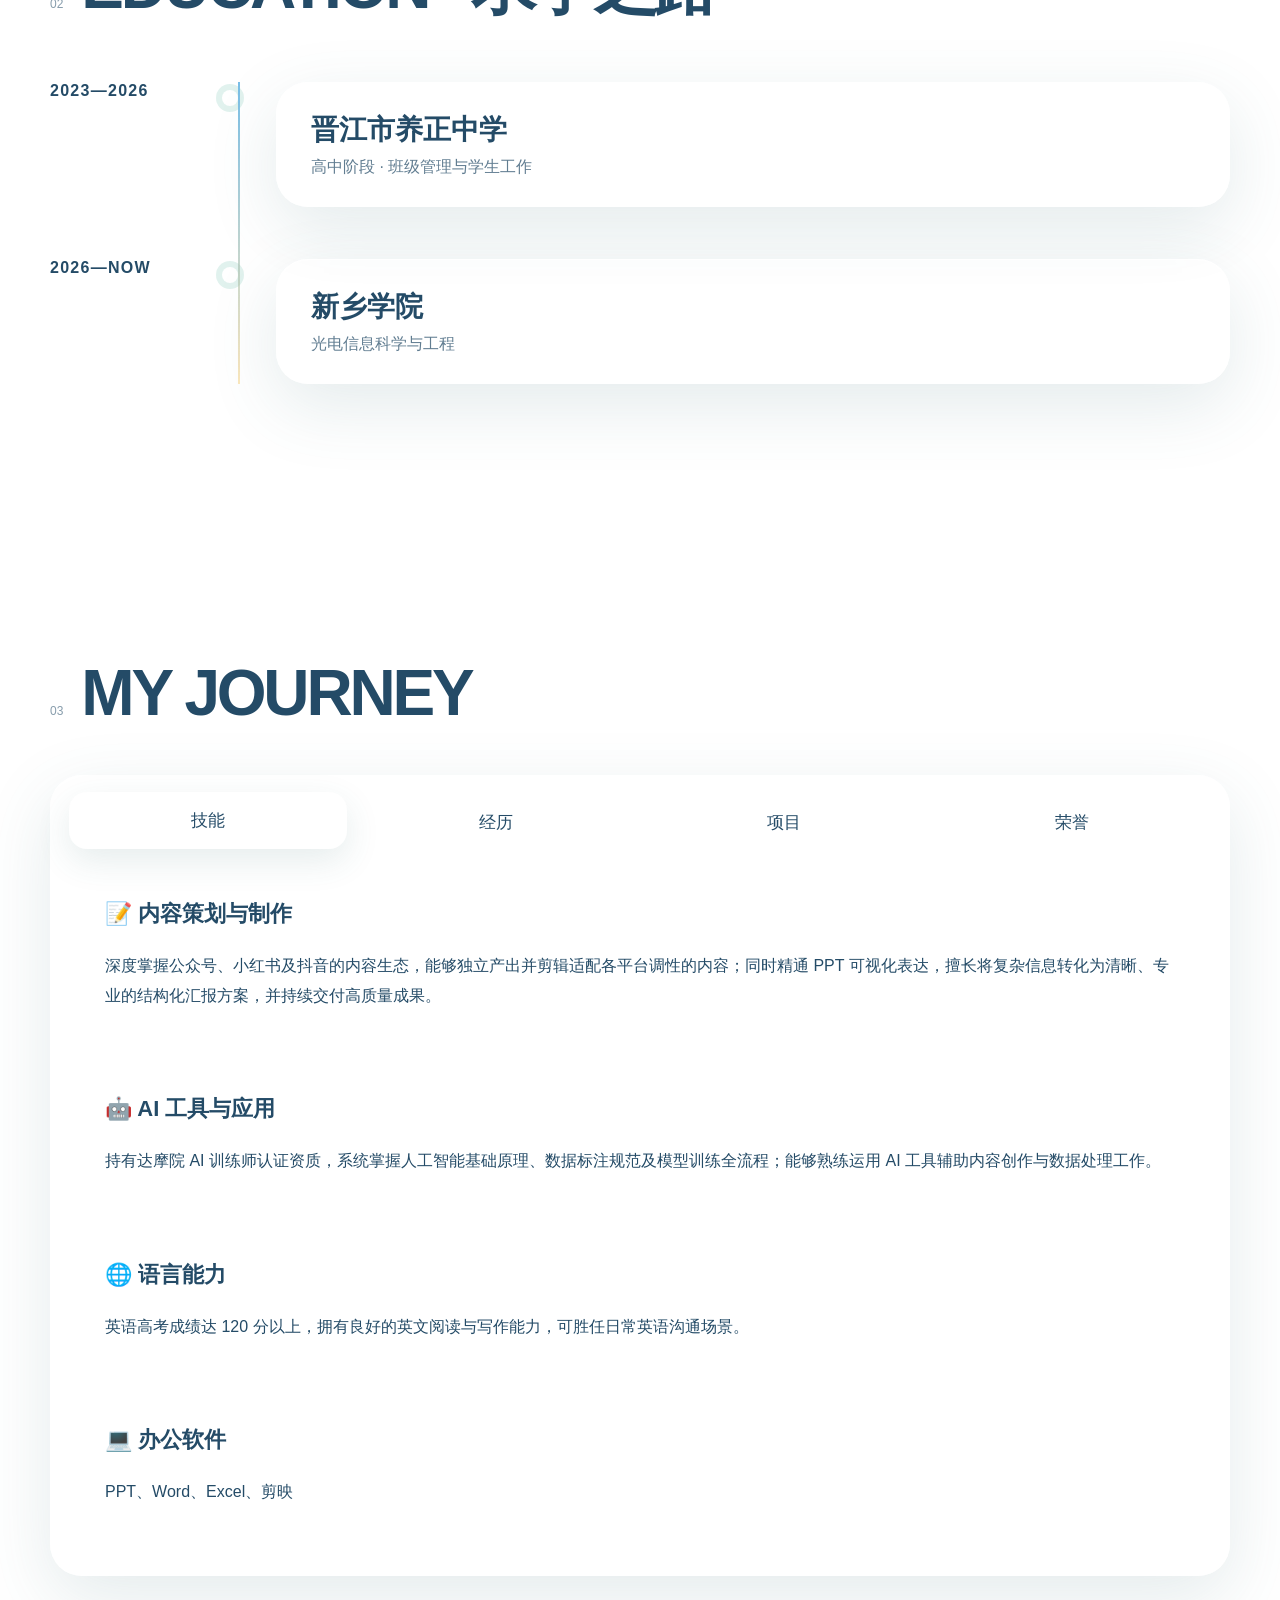
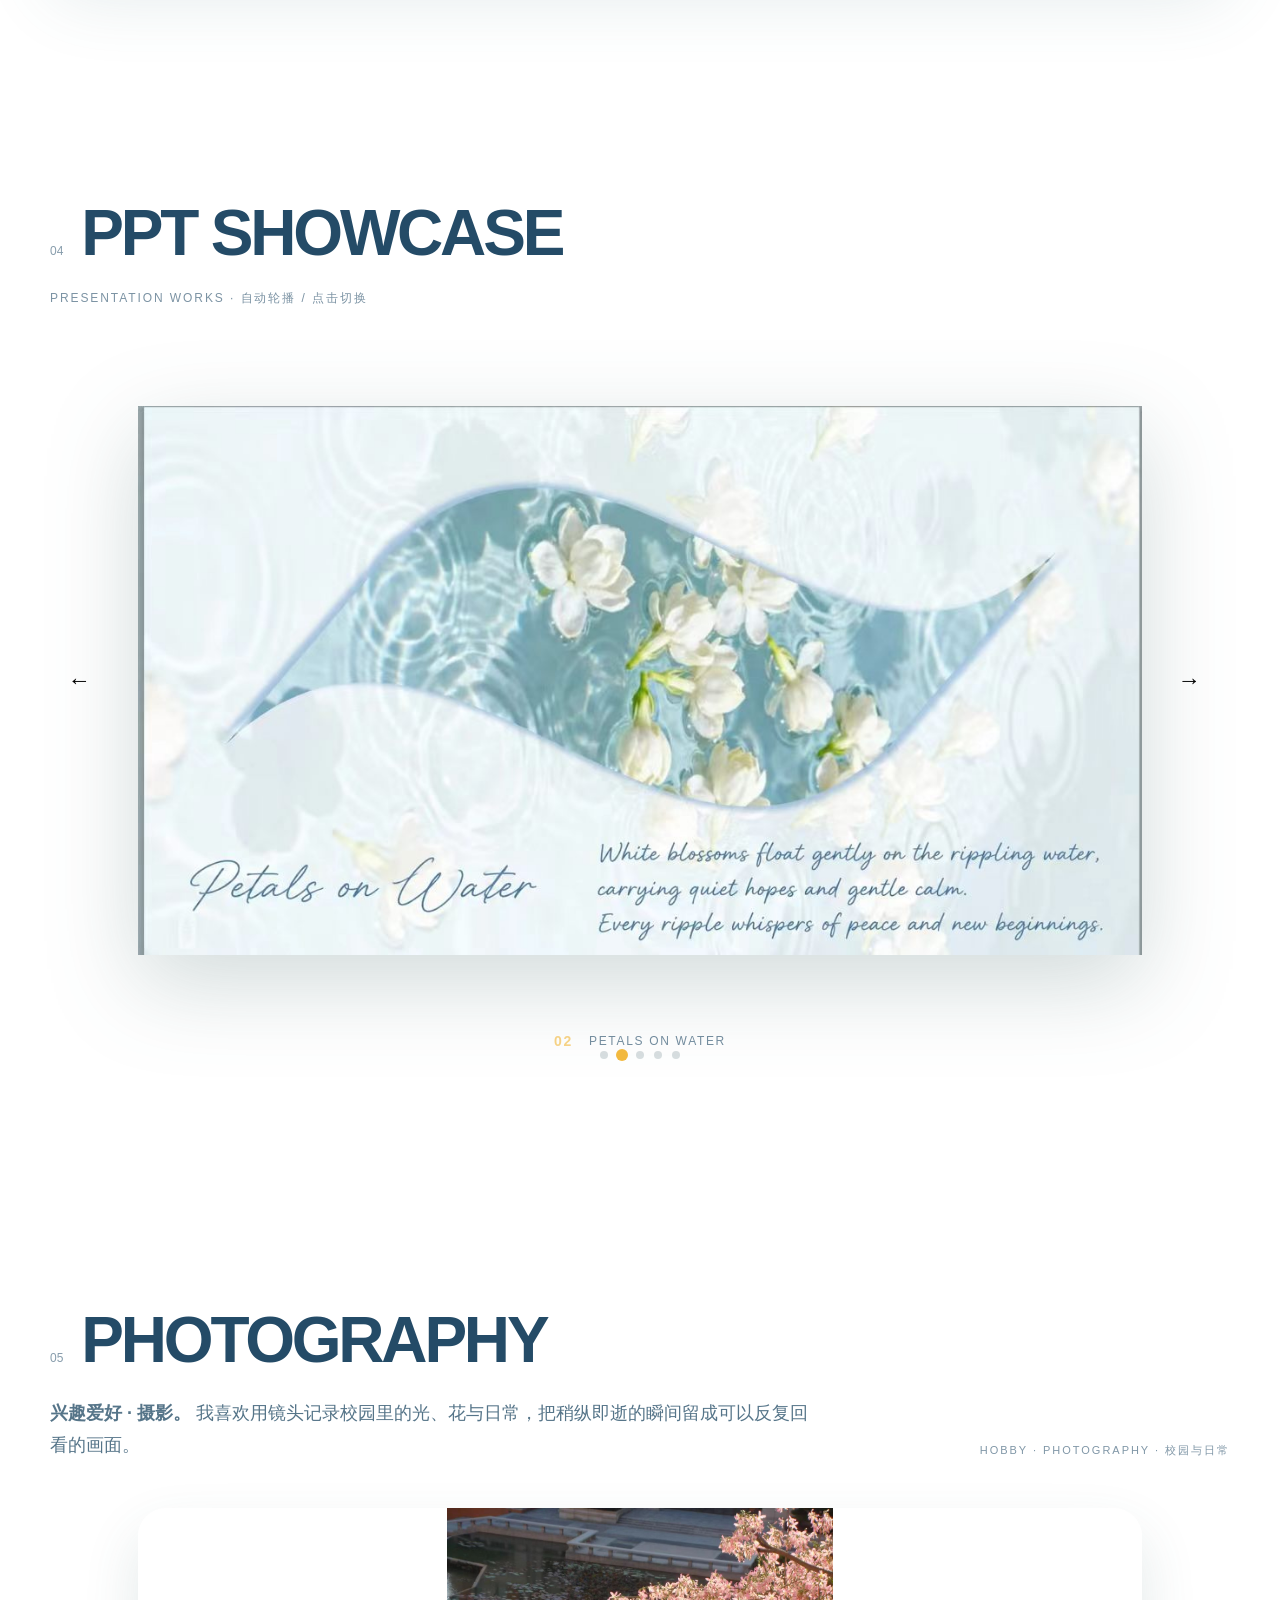
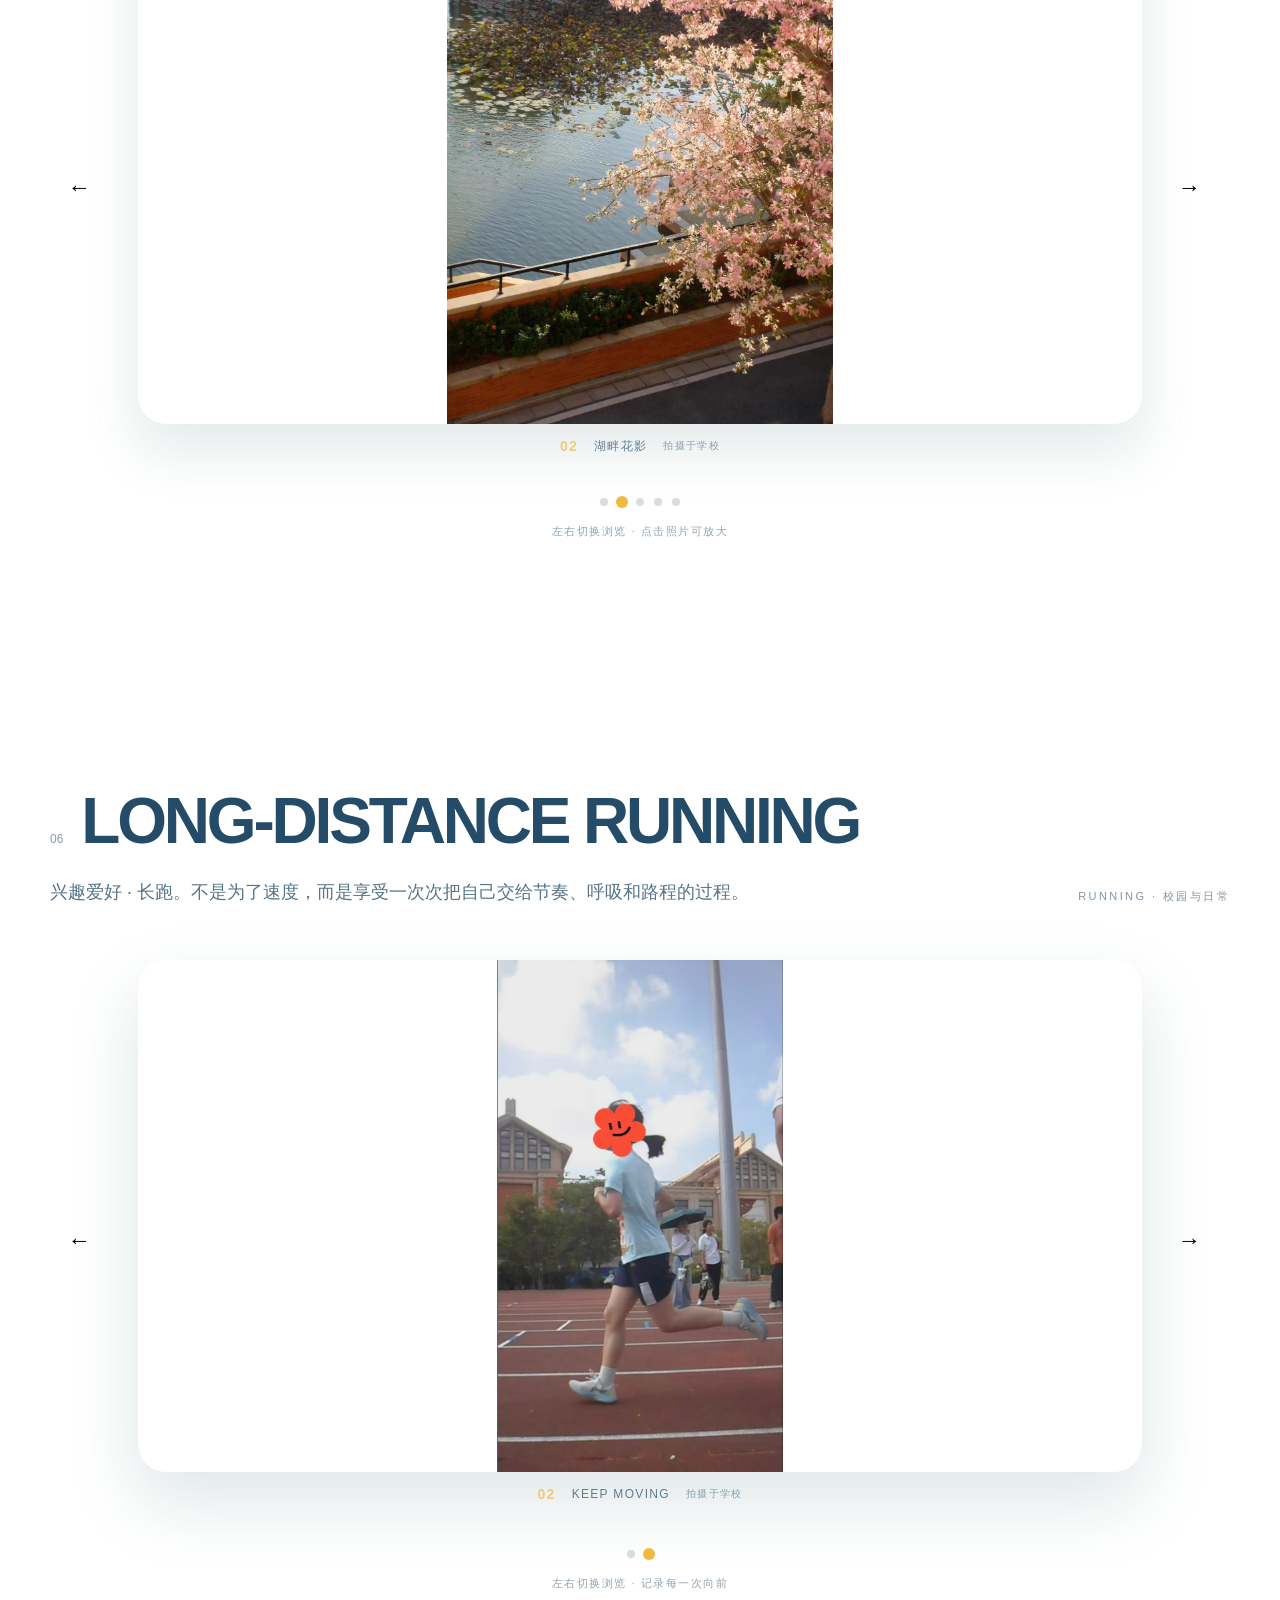
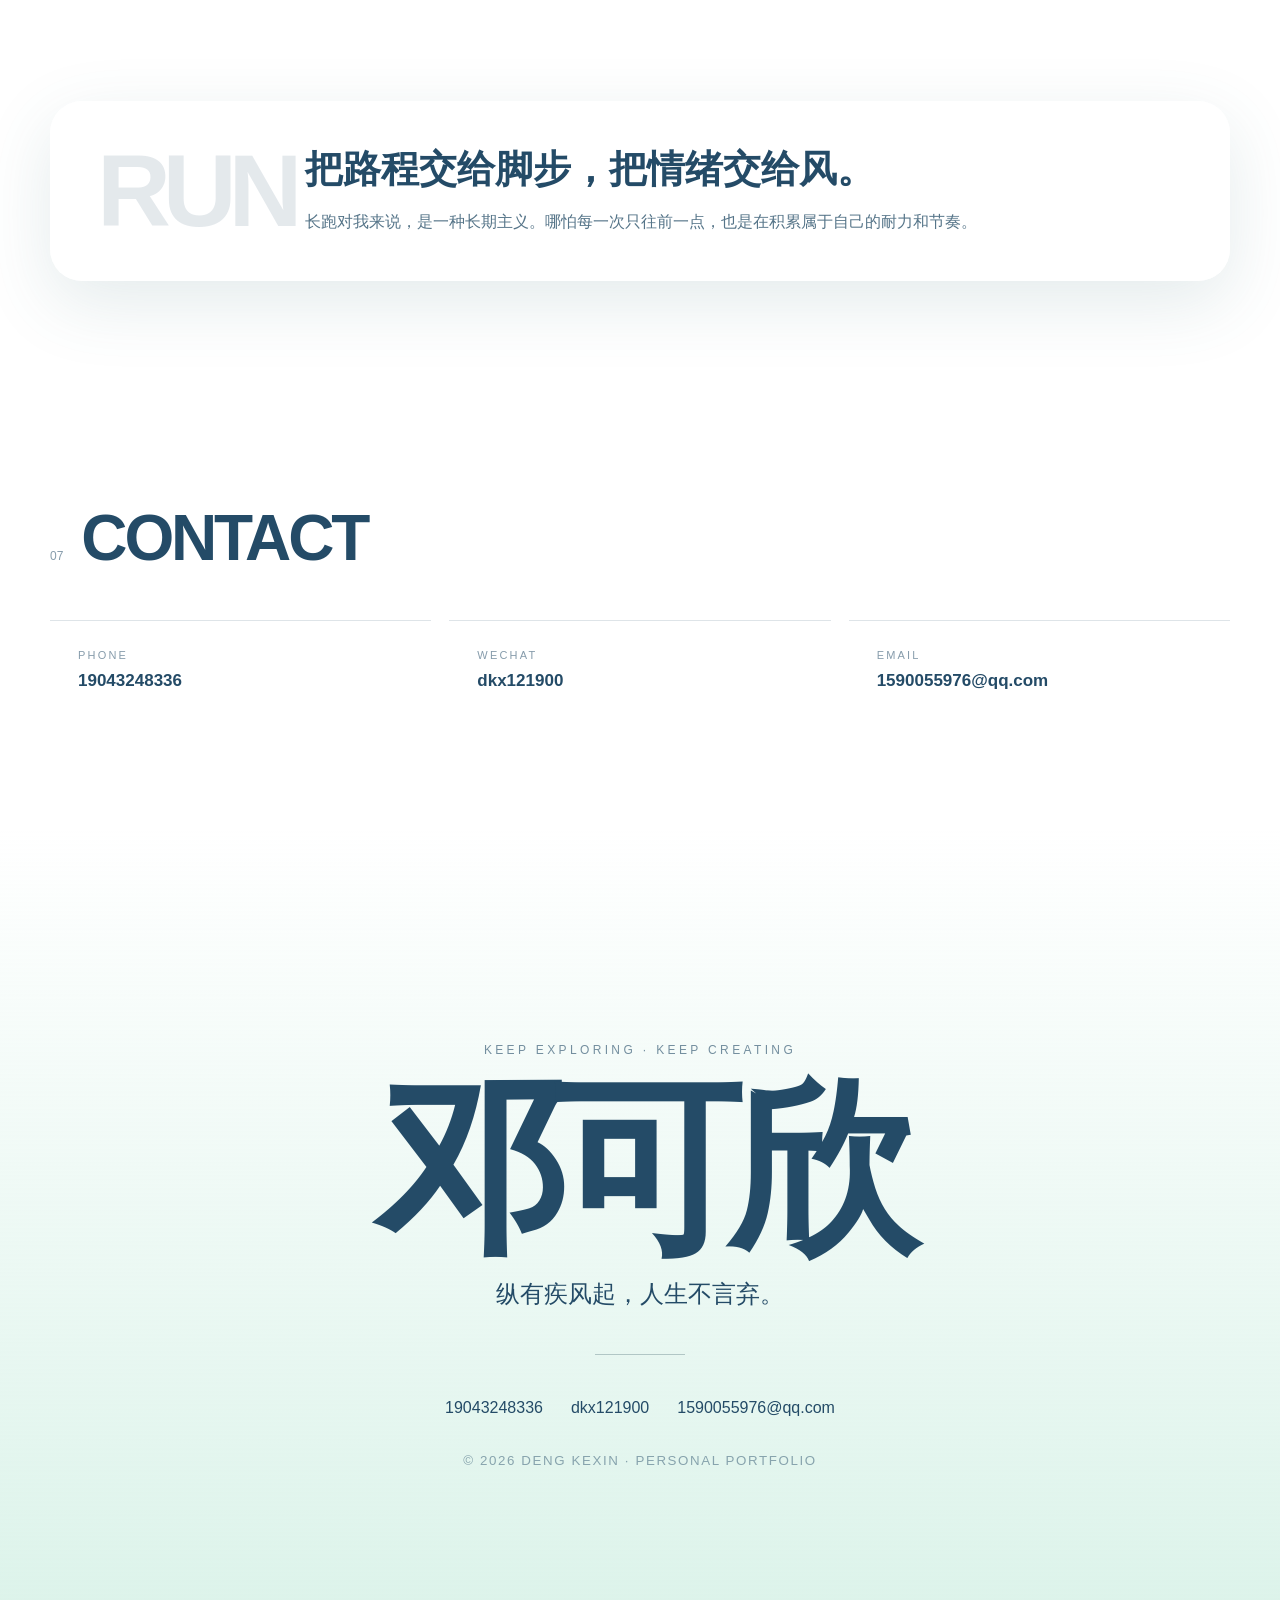
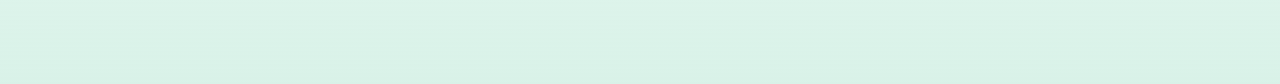
==== commit 6de9857f: "Add files via upload" ====
--- a/dengkexin_portfolio_v7/index.html
+++ b/dengkexin_portfolio_v7/index.html
@@ -154,38 +154,39 @@
 <section class="section photography-section">
   <div class="photo-intro">
     <div class="section-title photo-title"><span>05</span><h2>PHOTOGRAPHY</h2></div>
-    <p>一些被光留下来的校园片段。</p>
-    <small>ALL PHOTOS · 拍摄于学校</small>
-  </div>
-
-  <div class="photo-grid">
-    <figure class="photo-card photo-wide reveal-photo" data-lightbox="assets/photo1.jpg">
-      <div class="photo-frame"><img src="assets/photo1.jpg" alt="校园摄影：花树与天空"></div>
-      <figcaption><span>01</span><p>春日仰望</p><small>拍摄于学校</small></figcaption>
-    </figure>
-
-    <figure class="photo-card photo-tall reveal-photo" data-lightbox="assets/photo2.jpg">
-      <div class="photo-frame"><img src="assets/photo2.jpg" alt="校园摄影：湖畔花树"></div>
-      <figcaption><span>02</span><p>湖畔花影</p><small>拍摄于学校</small></figcaption>
-    </figure>
-
-    <figure class="photo-card reveal-photo" data-lightbox="assets/photo3.jpg">
-      <div class="photo-frame"><img src="assets/photo3.jpg" alt="校园摄影：教学楼与花树"></div>
-      <figcaption><span>03</span><p>窗外一角</p><small>拍摄于学校</small></figcaption>
-    </figure>
-
-    <figure class="photo-card photo-tall reveal-photo" data-lightbox="assets/photo4.jpg">
-      <div class="photo-frame"><img src="assets/photo4.jpg" alt="校园摄影：钟楼"></div>
-      <figcaption><span>04</span><p>钟楼与花</p><small>拍摄于学校</small></figcaption>
-    </figure>
-
-    <figure class="photo-card photo-wide reveal-photo" data-lightbox="assets/photo5.jpg">
-      <div class="photo-frame"><img src="assets/photo5.jpg" alt="校园摄影：水面倒影"></div>
-      <figcaption><span>05</span><p>雨后倒影</p><small>拍摄于学校</small></figcaption>
-    </figure>
-  </div>
-</section>
-
+    <p><b>兴趣爱好 · 摄影。</b> 我喜欢用镜头记录校园里的光、花与日常，把稍纵即逝的瞬间留成可以反复回看的画面。</p>
+    <small>HOBBY · PHOTOGRAPHY · 校园与日常</small>
+  </div>
+
+  <div class="photo-stage">
+    <button id="photoPrev" class="nav photo-nav" aria-label="上一张摄影作品">←</button>
+    <div class="photo-slides">
+      <figure class="photo-slide active" data-lightbox="assets/photo1.jpg">
+        <div class="photo-frame"><img src="assets/photo1.jpg" alt="校园摄影：花树与天空"></div>
+        <figcaption><b>01</b><span>春日仰望</span><small>拍摄于学校</small></figcaption>
+      </figure>
+      <figure class="photo-slide" data-lightbox="assets/photo2.jpg">
+        <div class="photo-frame"><img src="assets/photo2.jpg" alt="校园摄影：湖畔花树"></div>
+        <figcaption><b>02</b><span>湖畔花影</span><small>拍摄于学校</small></figcaption>
+      </figure>
+      <figure class="photo-slide" data-lightbox="assets/photo3.jpg">
+        <div class="photo-frame"><img src="assets/photo3.jpg" alt="校园摄影：教学楼与花树"></div>
+        <figcaption><b>03</b><span>窗外一角</span><small>拍摄于学校</small></figcaption>
+      </figure>
+      <figure class="photo-slide" data-lightbox="assets/photo4.jpg">
+        <div class="photo-frame"><img src="assets/photo4.jpg" alt="校园摄影：钟楼"></div>
+        <figcaption><b>04</b><span>钟楼与花</span><small>拍摄于学校</small></figcaption>
+      </figure>
+      <figure class="photo-slide" data-lightbox="assets/photo5.jpg">
+        <div class="photo-frame"><img src="assets/photo5.jpg" alt="校园摄影：水面倒影"></div>
+        <figcaption><b>05</b><span>雨后倒影</span><small>拍摄于学校</small></figcaption>
+      </figure>
+    </div>
+    <button id="photoNext" class="nav photo-nav" aria-label="下一张摄影作品">→</button>
+  </div>
+  <div id="photoDots" class="dots photo-dots"></div>
+  <p class="photo-hint">左右切换浏览 · 点击照片可放大</p>
+</section>
 
 <section class="section running-section">
   <div class="running-intro">
@@ -194,31 +195,24 @@
     <small>RUNNING · 校园与日常</small>
   </div>
 
-  <div class="running-grid">
-    <figure class="run-card reveal-run">
-      <div class="run-frame phone-shot">
-        <img src="assets/run1.jpg" alt="跑步记录截图">
-      </div>
-      <figcaption>
-        <span>01</span>
-        <p>RUNNING LOG</p>
-        <small>2026 · 日常跑步记录</small>
-      </figcaption>
-    </figure>
-
-    <figure class="run-card run-card-large reveal-run">
-      <div class="run-frame">
-        <img src="assets/run2.jpg" alt="校园跑步照片">
-      </div>
-      <figcaption>
-        <span>02</span>
-        <p>KEEP MOVING</p>
-        <small>拍摄于学校</small>
-      </figcaption>
-    </figure>
-  </div>
-
-  <div class="run-quote glass reveal-run">
+  <div class="running-stage">
+    <button id="runPrev" class="nav run-nav" aria-label="上一张长跑图片">←</button>
+    <div class="running-slides">
+      <figure class="run-slide active">
+        <div class="run-frame phone-shot"><img src="assets/run1.jpg" alt="跑步记录截图"></div>
+        <figcaption><b>01</b><span>RUNNING LOG</span><small>2026 · 日常跑步记录</small></figcaption>
+      </figure>
+      <figure class="run-slide">
+        <div class="run-frame"><img src="assets/run2.jpg" alt="校园跑步照片"></div>
+        <figcaption><b>02</b><span>KEEP MOVING</span><small>拍摄于学校</small></figcaption>
+      </figure>
+    </div>
+    <button id="runNext" class="nav run-nav" aria-label="下一张长跑图片">→</button>
+  </div>
+  <div id="runDots" class="dots run-dots"></div>
+  <p class="run-hint">左右切换浏览 · 记录每一次向前</p>
+
+  <div class="run-quote glass">
     <div class="run-number">RUN</div>
     <div>
       <h3>把路程交给脚步，把情绪交给风。</h3>
--- a/dengkexin_portfolio_v7/style.css
+++ b/dengkexin_portfolio_v7/style.css
@@ -1,11 +1,11 @@
 
 :root{
-  --ink:#284d56;
-  --ink-soft:#54747a;
-  --accent:#64b7a8;
-  --accent2:#89cfe7;
-  --paper:rgba(255,255,255,.48);
-  --line:rgba(40,77,86,.16);
+  --ink:#244b67;
+  --ink-soft:#567589;
+  --accent:#f2b93f;
+  --accent2:#72bde9;
+  --paper:rgba(255,255,255,.50);
+  --line:rgba(36,75,103,.15);
 }
 *{box-sizing:border-box}
 html{scroll-behavior:smooth}
@@ -14,11 +14,37 @@
   font-family:"Inter","Microsoft YaHei","PingFang SC",sans-serif;
   color:var(--ink);
   background:
-    radial-gradient(circle at 18% 8%,rgba(255,255,255,.75),transparent 24%),
-    linear-gradient(180deg,#dcefff 0%,#e6f8ef 52%,#d7eee8 100%);
+    radial-gradient(circle at 16% 7%,rgba(255,255,255,.88),transparent 22%),
+    radial-gradient(circle at 78% 35%,rgba(255,247,193,.58),transparent 30%),
+    linear-gradient(155deg,#9bdcff 0%,#ccecff 34%,#fff1a8 72%,#ffd86f 100%);
+  background-attachment:fixed;
   overflow-x:hidden;
 }
-#dandelion{position:fixed;inset:0;z-index:0;pointer-events:none}
+#dandelion{position:fixed;inset:0;z-index:0;pointer-events:none;transition:opacity .8s ease}
+.intro-overlay{
+  position:fixed;inset:0;z-index:40;
+  display:flex;flex-direction:column;align-items:center;justify-content:center;
+  gap:42px;text-align:center;padding:28px;
+  background:linear-gradient(155deg,rgba(150,216,255,.93),rgba(255,239,161,.91));
+  backdrop-filter:blur(5px);
+  transition:opacity .9s ease,visibility .9s ease;
+}
+.intro-overlay.is-leaving{opacity:0;visibility:hidden}
+.intro-copy{animation:introRise 1.2s cubic-bezier(.2,.8,.2,1) both}
+.intro-kicker{font-size:11px;letter-spacing:.32em;opacity:.55}
+.intro-name{font-size:clamp(72px,13vw,160px);line-height:.9;font-weight:800;letter-spacing:-.07em;margin:22px 0 18px}
+.intro-copy p{margin:0;font-size:15px;letter-spacing:.08em;opacity:.68}
+.intro-enter{
+  position:relative;z-index:42;border:1px solid rgba(40,77,86,.18);
+  border-radius:999px;padding:13px 22px;background:rgba(255,255,255,.55);
+  color:var(--ink);font:inherit;font-size:11px;letter-spacing:.16em;cursor:pointer;
+  transition:.3s;animation:introRise 1.2s .35s cubic-bezier(.2,.8,.2,1) both;
+}
+.intro-enter:hover{background:#fff;transform:translateY(-2px)}
+body.intro-active{overflow:hidden}
+body.intro-active #dandelion{z-index:41}
+@keyframes introRise{from{opacity:0;transform:translateY(24px)}to{opacity:1;transform:none}}
+
 .hero,main,.ending{position:relative;z-index:1}
 .hero{
   min-height:100vh;
@@ -41,7 +67,7 @@
   letter-spacing:-.06em;
   margin:26px 0;
 }
-.hero h1 span{color:#72bfad}
+.hero h1 span{color:#f2b93f}
 .hero h2{font-size:clamp(25px,3vw,42px);font-weight:500;margin:0 0 20px}
 .hero p{max-width:690px;font-size:18px;line-height:1.95}
 .avatar{
@@ -91,7 +117,7 @@
   left:188px;
   top:0;bottom:0;
   width:2px;
-  background:linear-gradient(#64b8a8,rgba(255,255,255,.2));
+  background:linear-gradient(#79bee7,rgba(242,185,63,.35));
 }
 .timeline-item{
   display:grid;
@@ -194,13 +220,15 @@
   grid-template-columns:1fr auto;
   gap:20px 40px;
   align-items:end;
-  margin-bottom:54px;
+  margin-bottom:46px;
 }
 .photo-intro .section-title{margin-bottom:0}
 .photo-intro p{
   grid-column:1;
   margin:0;
+  max-width:760px;
   font-size:18px;
+  line-height:1.8;
   color:var(--ink-soft);
 }
 .photo-intro small{
@@ -208,70 +236,63 @@
   grid-row:1/3;
   align-self:end;
   font-size:11px;
-  letter-spacing:.22em;
+  letter-spacing:.18em;
   opacity:.58;
   padding-bottom:4px;
 }
-.photo-grid{
-  display:grid;
-  grid-template-columns:repeat(12,1fr);
-  gap:28px;
-  align-items:start;
-}
-.photo-card{
-  margin:0;
+.photo-stage{
+  display:grid;
+  grid-template-columns:70px 1fr 70px;
+  gap:18px;
+  align-items:center;
+}
+.photo-slides{
+  position:relative;
+  height:min(50vw,560px);
+  min-height:390px;
+  perspective:1200px;
+}
+.photo-slide{
+  position:absolute;
+  inset:0;
+  margin:0;
+  opacity:0;
+  transform:translateX(90px) rotateY(-7deg) scale(.94);
+  transition:.8s cubic-bezier(.2,.8,.2,1);
+  pointer-events:none;
   cursor:zoom-in;
-  position:relative;
-}
-.photo-card:nth-child(1){grid-column:1/8}
-.photo-card:nth-child(2){grid-column:8/13;margin-top:120px}
-.photo-card:nth-child(3){grid-column:1/6;margin-top:20px}
-.photo-card:nth-child(4){grid-column:6/11;margin-top:120px}
-.photo-card:nth-child(5){grid-column:3/13;margin-top:10px}
+}
+.photo-slide.active{opacity:1;transform:none;pointer-events:auto}
 .photo-frame{
+  width:100%;
+  height:calc(100% - 44px);
   overflow:hidden;
-  border-radius:26px;
+  border-radius:28px;
   background:rgba(255,255,255,.45);
   box-shadow:0 26px 55px rgba(57,100,102,.14);
 }
 .photo-frame img{
   width:100%;
+  height:100%;
+  object-fit:contain;
   display:block;
-  transition:transform .9s cubic-bezier(.2,.8,.2,1), filter .5s ease;
-}
-.photo-card:hover .photo-frame img{transform:scale(1.035)}
-.photo-card figcaption{
-  display:grid;
-  grid-template-columns:auto 1fr auto;
-  gap:14px;
-  align-items:baseline;
-  margin-top:12px;
-  padding:0 4px;
-}
-.photo-card figcaption span{
-  color:var(--accent);
-  font-size:11px;
-  letter-spacing:.16em;
-}
-.photo-card figcaption p{
-  margin:0;
-  font-size:14px;
-  letter-spacing:.04em;
-}
-.photo-card figcaption small{
-  font-size:10px;
-  letter-spacing:.12em;
-  opacity:.55;
-}
-.reveal-photo{
-  opacity:0;
-  transform:translateY(55px) scale(.985);
-}
-.reveal-photo.visible{
-  opacity:1;
-  transform:none;
-  transition:1s cubic-bezier(.2,.8,.2,1);
-}
+  transition:transform .8s cubic-bezier(.2,.8,.2,1);
+}
+.photo-slide:hover .photo-frame img{transform:scale(1.018)}
+.photo-slide figcaption{
+  display:flex;
+  justify-content:center;
+  align-items:center;
+  gap:16px;
+  margin-top:14px;
+  font-size:12px;
+  letter-spacing:.11em;
+  opacity:.7;
+}
+.photo-slide figcaption b{color:var(--accent);font-size:14px}
+.photo-slide figcaption small{font-size:10px;opacity:.72}
+.photo-dots{margin-top:24px}
+.photo-hint{text-align:center;margin:14px 0 0;font-size:11px;letter-spacing:.14em;opacity:.5}
 
 /* Lightbox */
 .lightbox{
@@ -358,10 +379,13 @@
   .slides{height:66vw}
   .photo-intro{grid-template-columns:1fr}
   .photo-intro small{grid-column:1;grid-row:auto}
-  .photo-grid{display:block}
-  .photo-card,.photo-card:nth-child(n){
-    width:100%;margin:0 0 42px;
-  }
+  .photo-stage{grid-template-columns:1fr;position:relative}
+  .photo-nav{position:absolute;z-index:3;top:38%;width:50px;height:50px}
+  #photoPrev{left:12px}
+  #photoNext{right:12px}
+  .photo-slides{height:72vw;min-height:340px}
+  .photo-frame{height:calc(100% - 58px)}
+  .photo-slide figcaption{flex-wrap:wrap;gap:8px 12px}
   .contact-grid{grid-template-columns:1fr}
   .section{padding:82px 0}
   .lightbox{padding:18px}
@@ -488,3 +512,92 @@
   .run-quote{grid-template-columns:1fr;margin-top:60px;padding:30px}
   .run-number{font-size:72px}
 }
+
+/* v11 · Dandelion hero + lightweight scroll motion + running carousel */
+#dandelion{
+  z-index:4;
+  opacity:1;
+  mix-blend-mode:screen;
+  filter:drop-shadow(0 10px 25px rgba(255,255,255,.20));
+  transition:opacity .45s ease;
+}
+.hero{overflow:hidden}
+.hero-wrap{position:relative;z-index:2}
+
+/* lightweight reveal: no jelly/bounce, just a soft fade */
+.reveal-soft{
+  opacity:0;
+  transform:translateY(14px);
+  transition:opacity .52s ease, transform .52s ease;
+}
+.reveal-soft.is-visible{
+  opacity:1;
+  transform:none;
+}
+.nav:active,.tab:active,.intro-enter:active{transform:scale(.97)}
+
+/* Running carousel now mirrors Photography */
+.running-grid{display:none}
+.running-stage{
+  display:grid;
+  grid-template-columns:70px 1fr 70px;
+  gap:18px;
+  align-items:center;
+}
+.running-slides{
+  position:relative;
+  height:min(50vw,560px);
+  min-height:390px;
+  perspective:1200px;
+}
+.run-slide{
+  position:absolute;
+  inset:0;
+  margin:0;
+  opacity:0;
+  transform:translateX(92px) rotateY(-7deg) scale(.94);
+  transition:.82s cubic-bezier(.18,.86,.28,1.12);
+  pointer-events:none;
+}
+.run-slide.active{opacity:1;transform:none;pointer-events:auto}
+.run-slide .run-frame{
+  width:100%;
+  height:calc(100% - 48px);
+  display:flex;
+  align-items:center;
+  justify-content:center;
+  overflow:hidden;
+}
+.run-slide .run-frame img{
+  width:100%;height:100%;object-fit:contain;display:block;
+}
+.run-slide .phone-shot img{object-fit:contain;object-position:center}
+.run-slide figcaption{
+  display:flex;
+  justify-content:center;
+  align-items:center;
+  gap:16px;
+  margin-top:14px;
+  font-size:12px;
+  letter-spacing:.11em;
+  opacity:.7;
+}
+.run-slide figcaption b{color:var(--accent);font-size:14px}
+.run-slide figcaption small{font-size:10px;opacity:.72}
+.run-dots{margin-top:24px}
+.run-hint{text-align:center;margin:14px 0 0;font-size:11px;letter-spacing:.14em;opacity:.5}
+
+@media(max-width:780px){
+  .running-stage{grid-template-columns:1fr;position:relative}
+  .run-nav{position:absolute;z-index:3;top:38%;width:50px;height:50px;margin-top:0}
+  #runPrev{left:12px}
+  #runNext{right:12px}
+  .running-slides{height:72vw;min-height:340px}
+  .run-slide .run-frame{height:calc(100% - 58px)}
+  .run-slide figcaption{flex-wrap:wrap;gap:8px 12px}
+}
+
+@media(prefers-reduced-motion:reduce){
+  #dandelion{display:none}
+  .reveal-soft{opacity:1;transform:none;transition:none}
+}
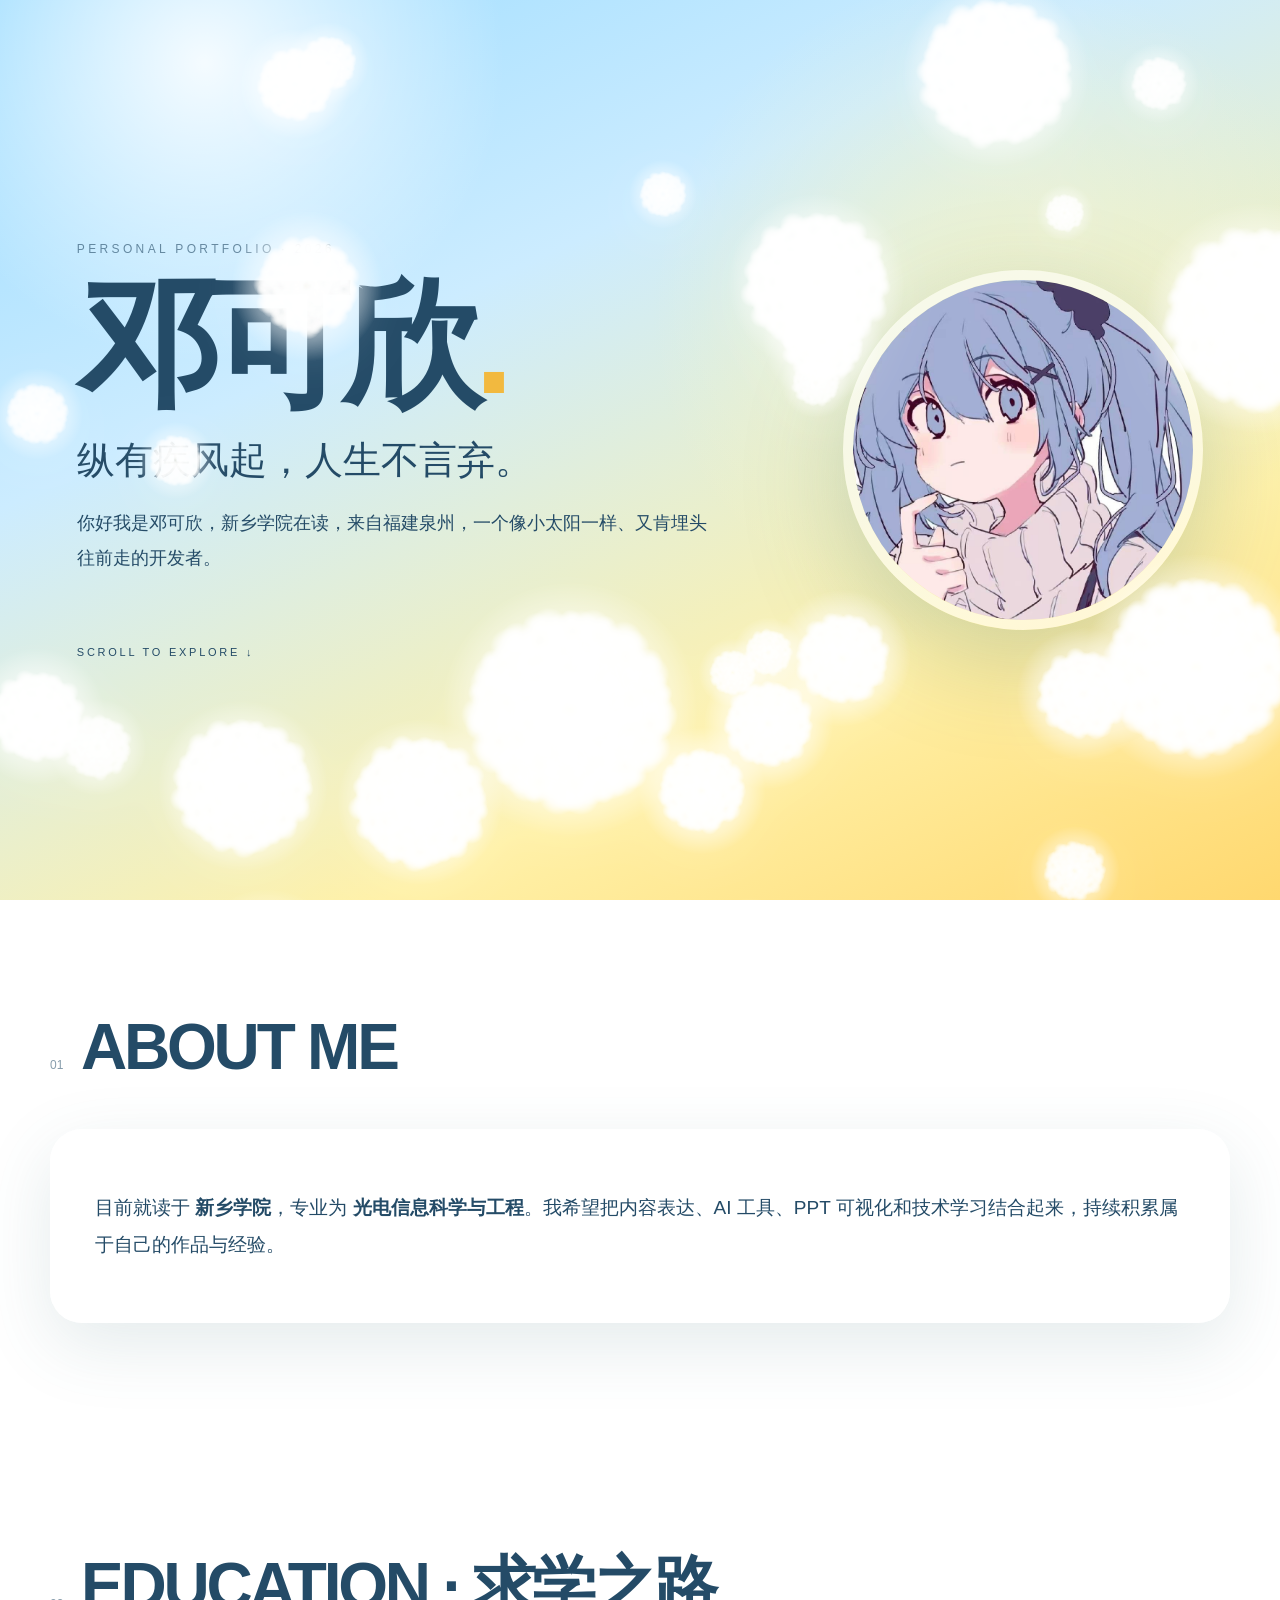
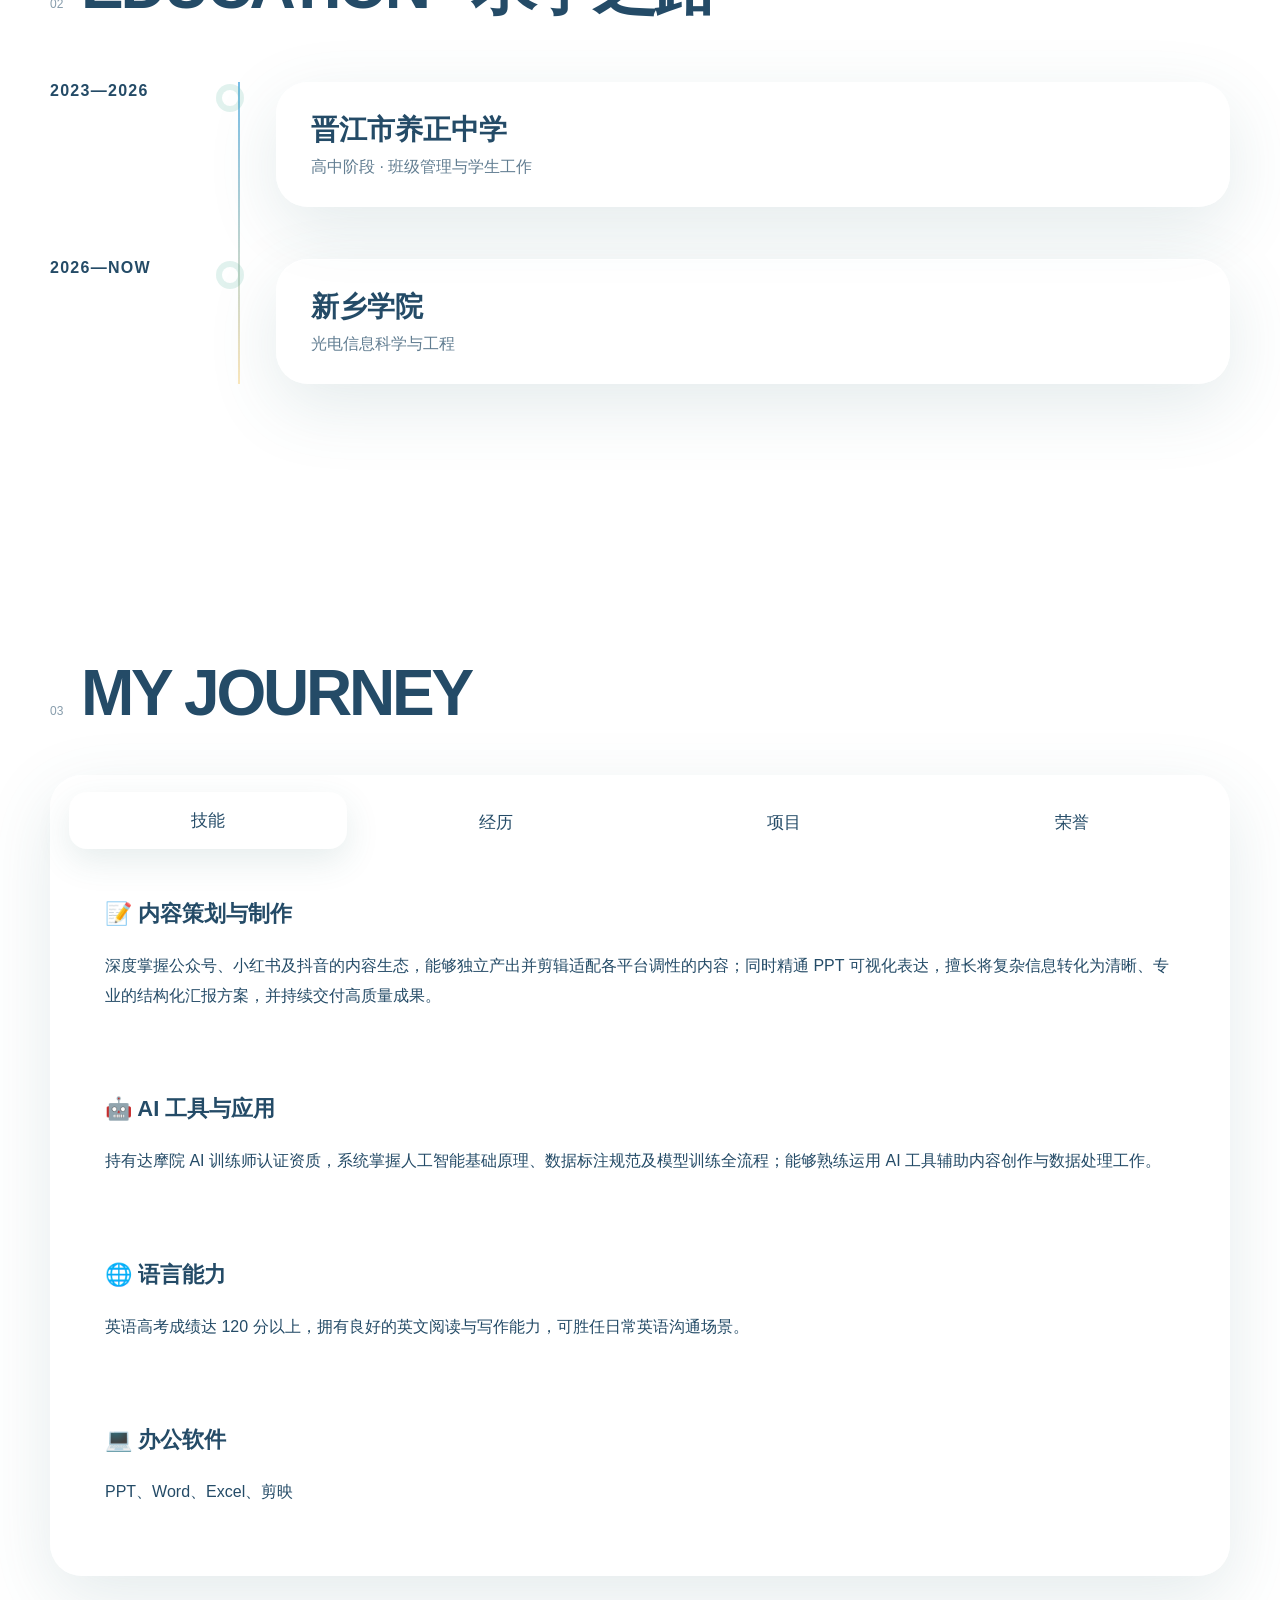
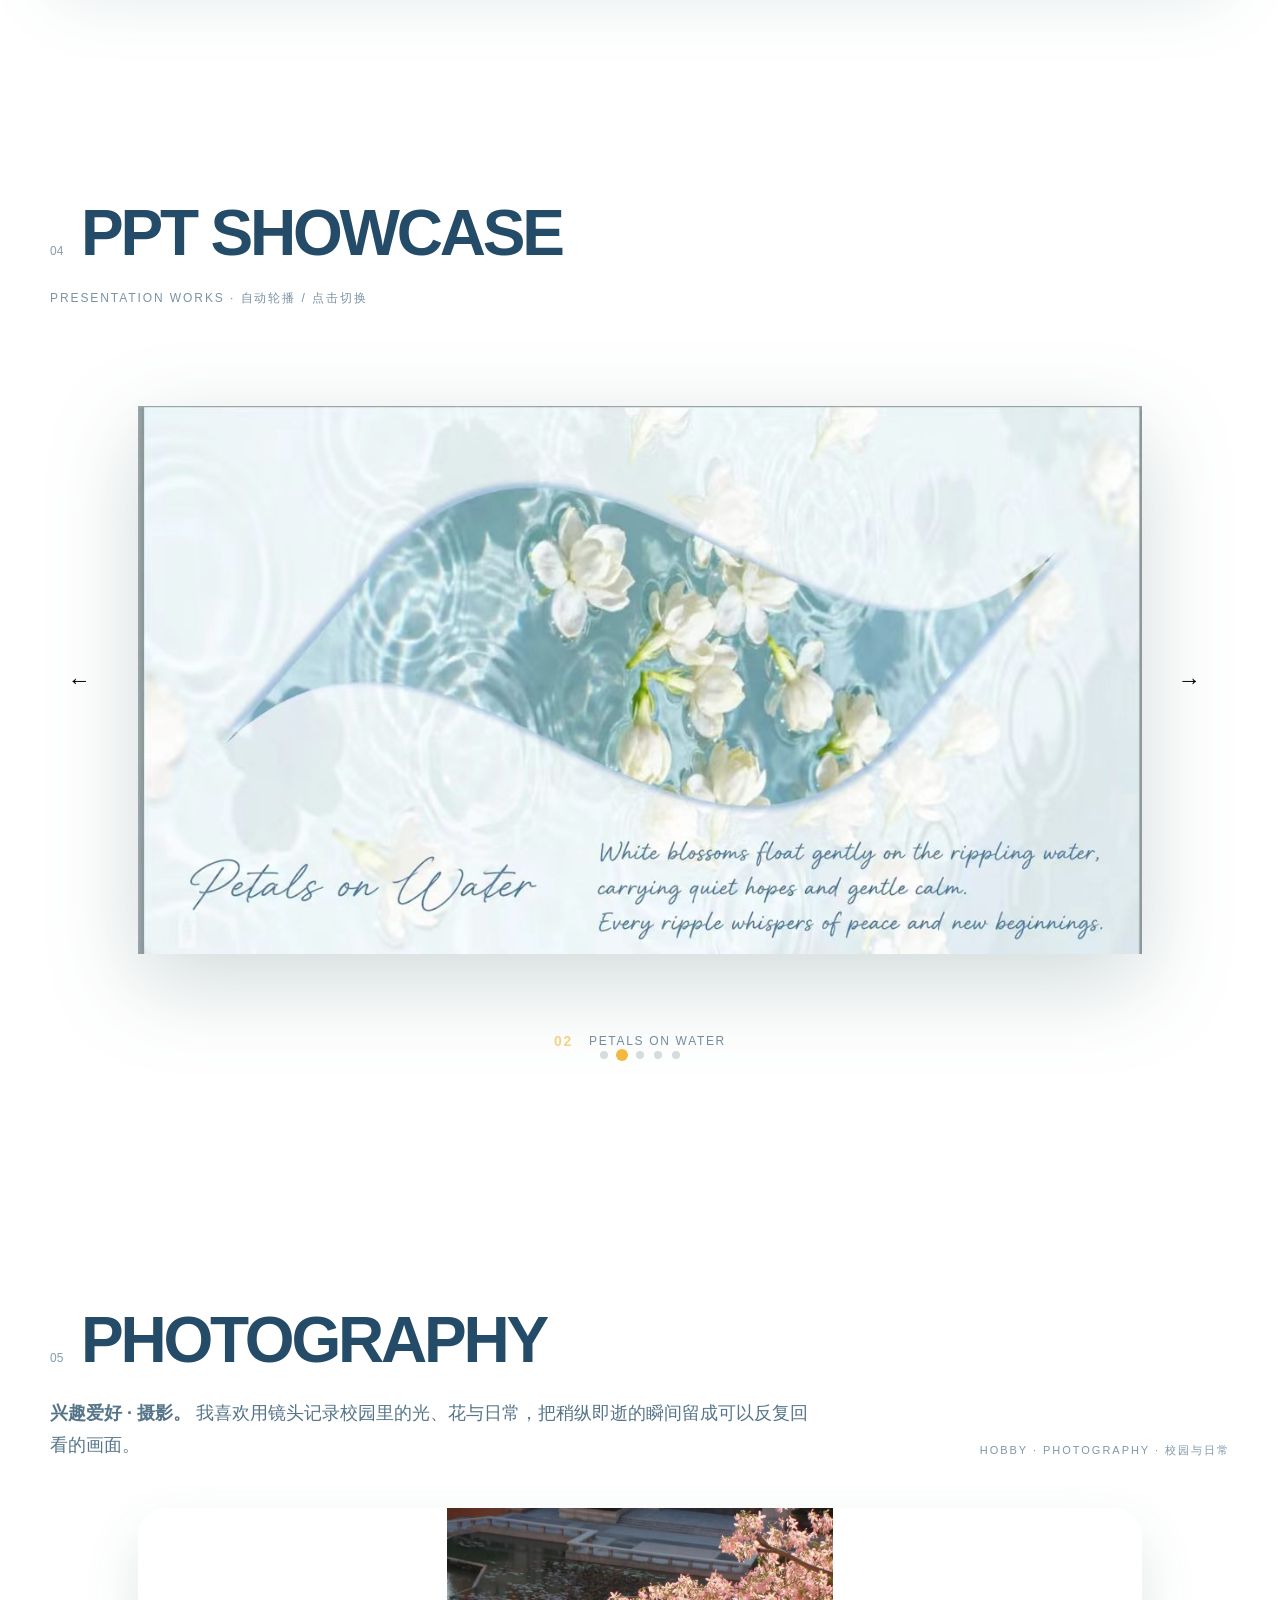
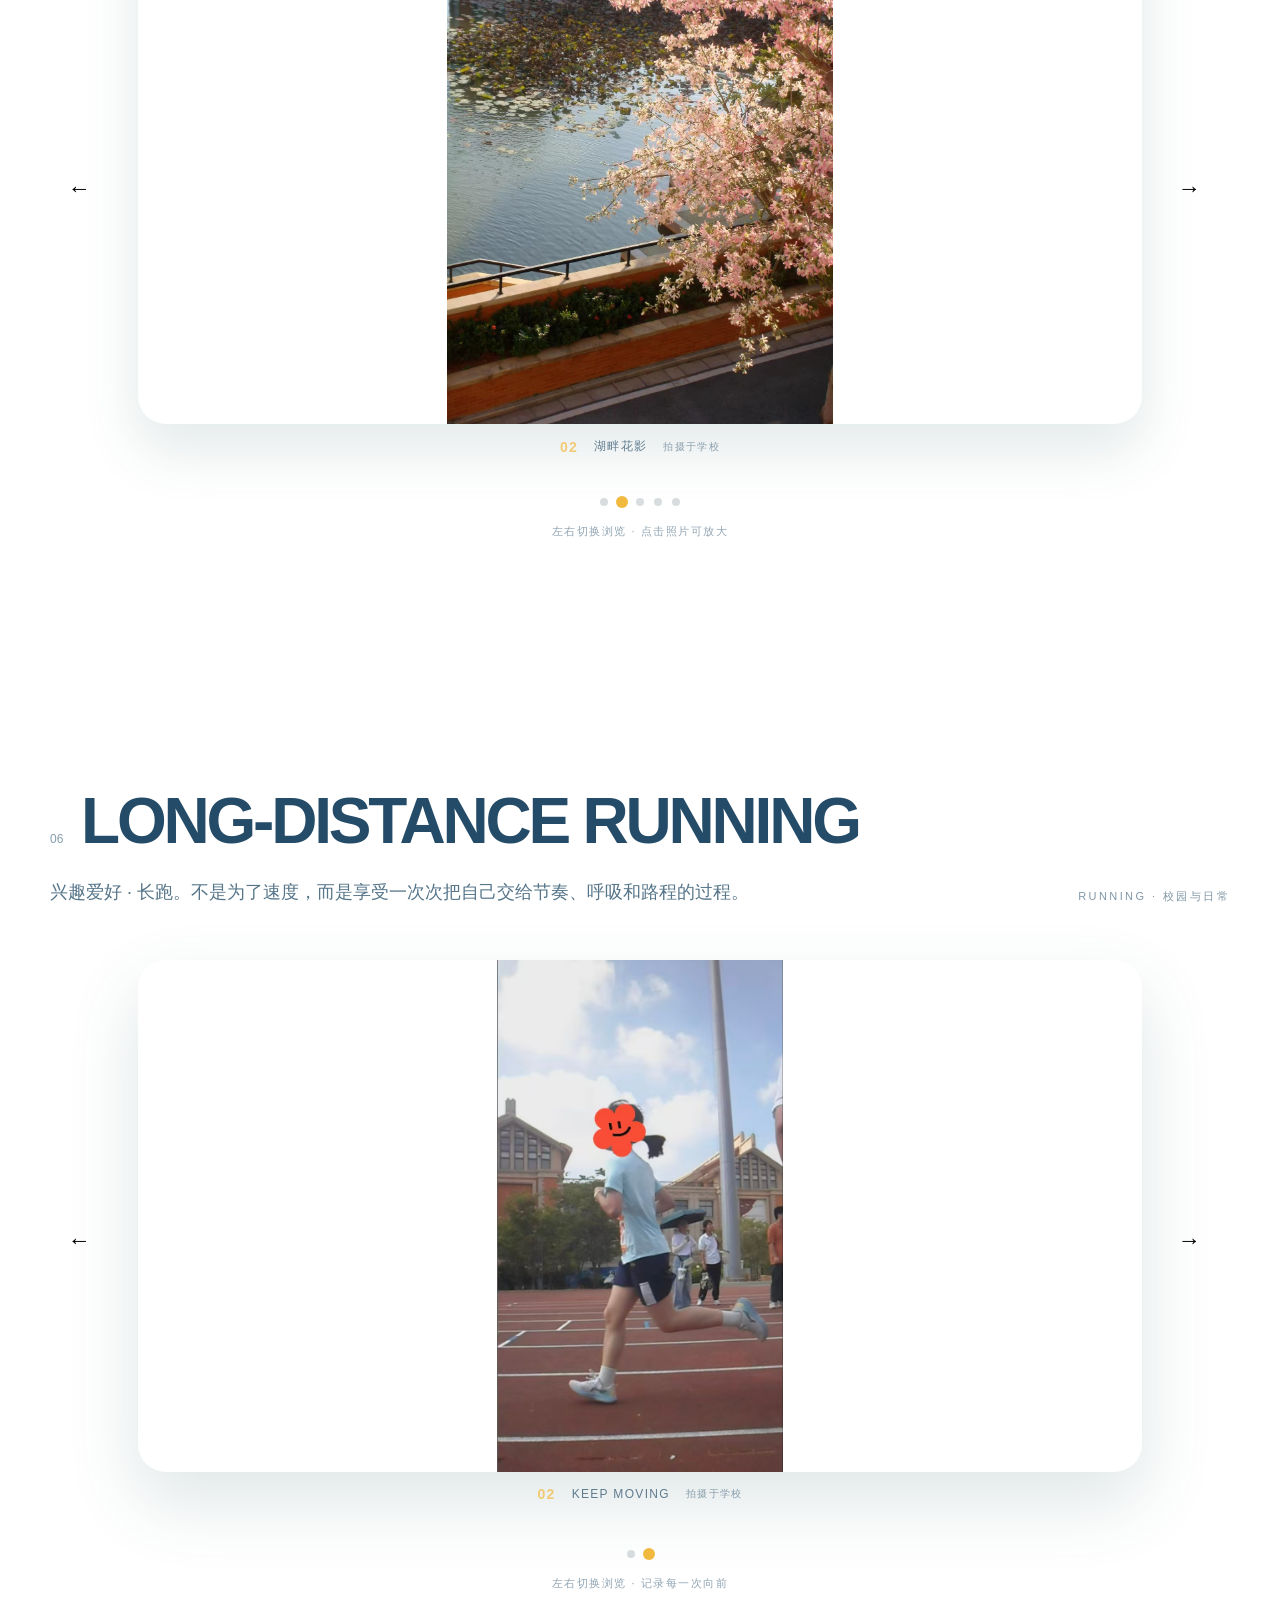
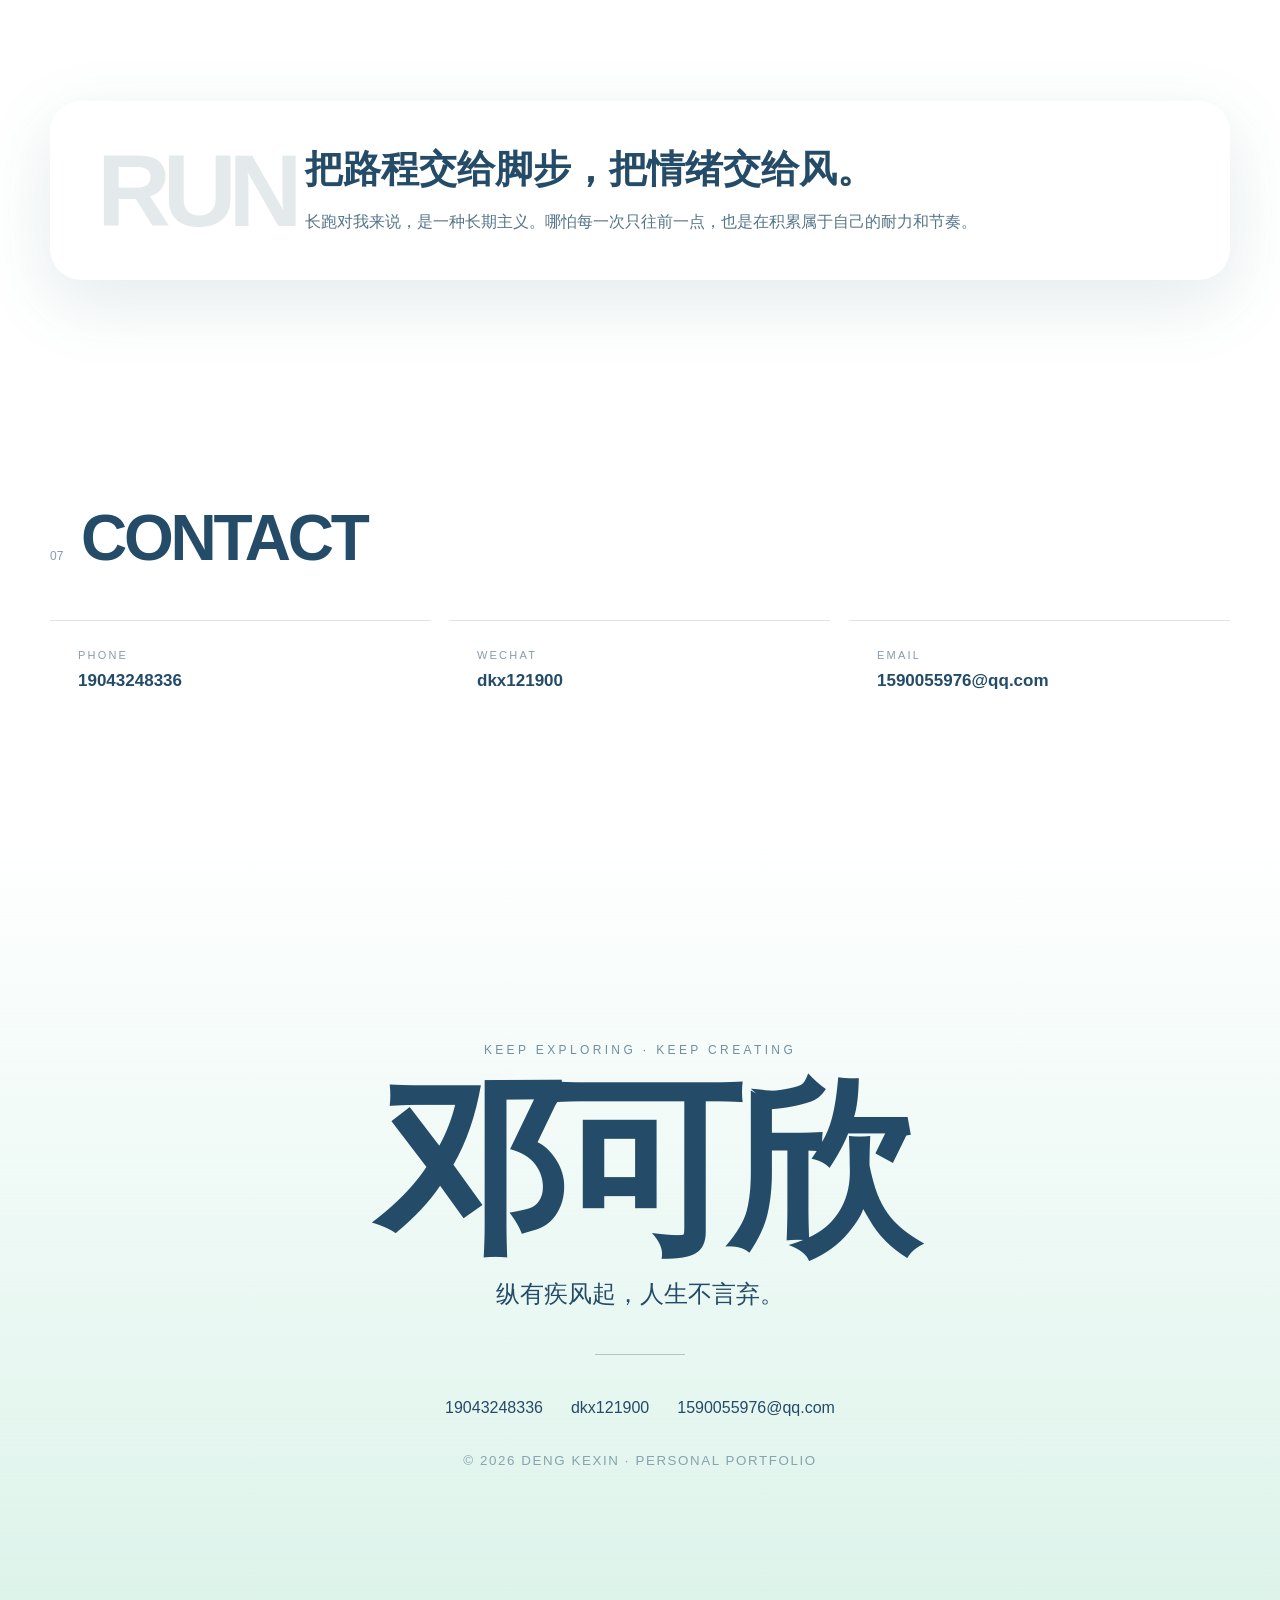
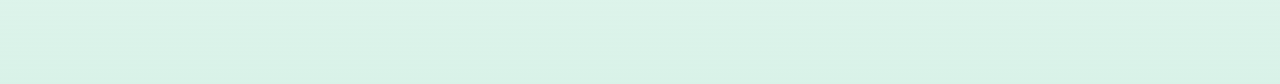
==== commit 6143e6f4: "Add files via upload" ====
--- a/dengkexin_portfolio_v7/index.html
+++ b/dengkexin_portfolio_v7/index.html
@@ -195,7 +195,7 @@
     <small>RUNNING · 校园与日常</small>
   </div>
 
-  <div class="running-stage">
+  <div class="running-stage reveal-bouncy">
     <button id="runPrev" class="nav run-nav" aria-label="上一张长跑图片">←</button>
     <div class="running-slides">
       <figure class="run-slide active">
@@ -212,7 +212,7 @@
   <div id="runDots" class="dots run-dots"></div>
   <p class="run-hint">左右切换浏览 · 记录每一次向前</p>
 
-  <div class="run-quote glass">
+  <div class="run-quote glass reveal-bouncy">
     <div class="run-number">RUN</div>
     <div>
       <h3>把路程交给脚步，把情绪交给风。</h3>
--- a/dengkexin_portfolio_v7/style.css
+++ b/dengkexin_portfolio_v7/style.css
@@ -513,7 +513,7 @@
   .run-number{font-size:72px}
 }
 
-/* v11 · Dandelion hero + lightweight scroll motion + running carousel */
+/* v9 · Dandelion hero + springy scroll motion + running carousel */
 #dandelion{
   z-index:4;
   opacity:1;
@@ -524,17 +524,27 @@
 .hero{overflow:hidden}
 .hero-wrap{position:relative;z-index:2}
 
-/* lightweight reveal: no jelly/bounce, just a soft fade */
-.reveal-soft{
+/* spring / jelly reveal */
+.reveal-bouncy{
   opacity:0;
-  transform:translateY(14px);
-  transition:opacity .52s ease, transform .52s ease;
-}
-.reveal-soft.is-visible{
-  opacity:1;
-  transform:none;
-}
-.nav:active,.tab:active,.intro-enter:active{transform:scale(.97)}
+  transform:translateY(44px) scale(.965);
+  transform-origin:center center;
+}
+.reveal-bouncy.is-bouncy{
+  animation:bouncyReveal .92s cubic-bezier(.16,.84,.32,1.18) both;
+}
+@keyframes bouncyReveal{
+  0%{opacity:0;transform:translateY(48px) scale(.955)}
+  62%{opacity:1;transform:translateY(-7px) scale(1.018)}
+  82%{transform:translateY(3px) scale(.994)}
+  100%{opacity:1;transform:none}
+}
+.section-title.is-bouncy h2,
+.contact-card.is-bouncy,
+.timeline-item.is-bouncy,
+.glass.is-bouncy{will-change:transform}
+.nav:active,.tab:active,.intro-enter:active{transform:scale(.9)}
+.nav,.tab,.contact-card,.glass{transition-timing-function:cubic-bezier(.2,.9,.3,1.25)}
 
 /* Running carousel now mirrors Photography */
 .running-grid{display:none}
@@ -599,5 +609,6 @@
 
 @media(prefers-reduced-motion:reduce){
   #dandelion{display:none}
-  .reveal-soft{opacity:1;transform:none;transition:none}
-}
+  .reveal-bouncy{opacity:1;transform:none}
+  .reveal-bouncy.is-bouncy{animation:none}
+}
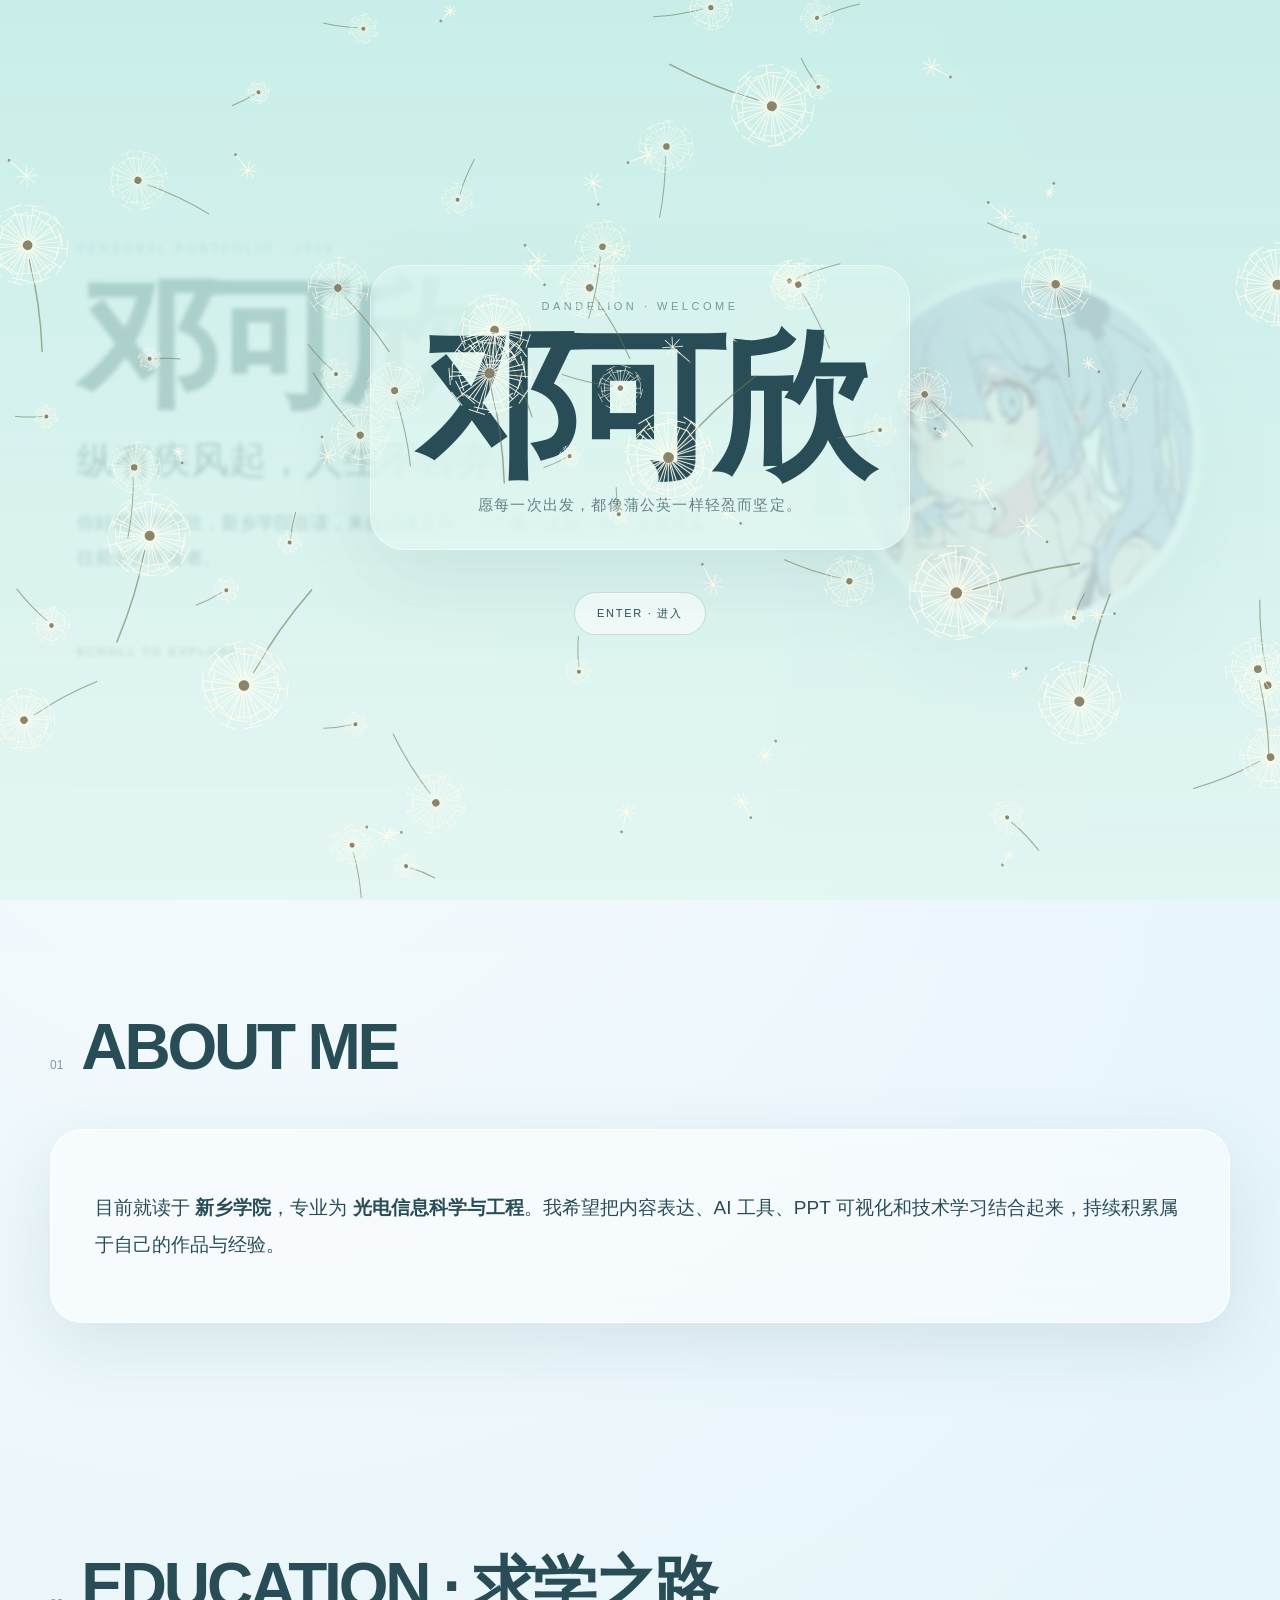
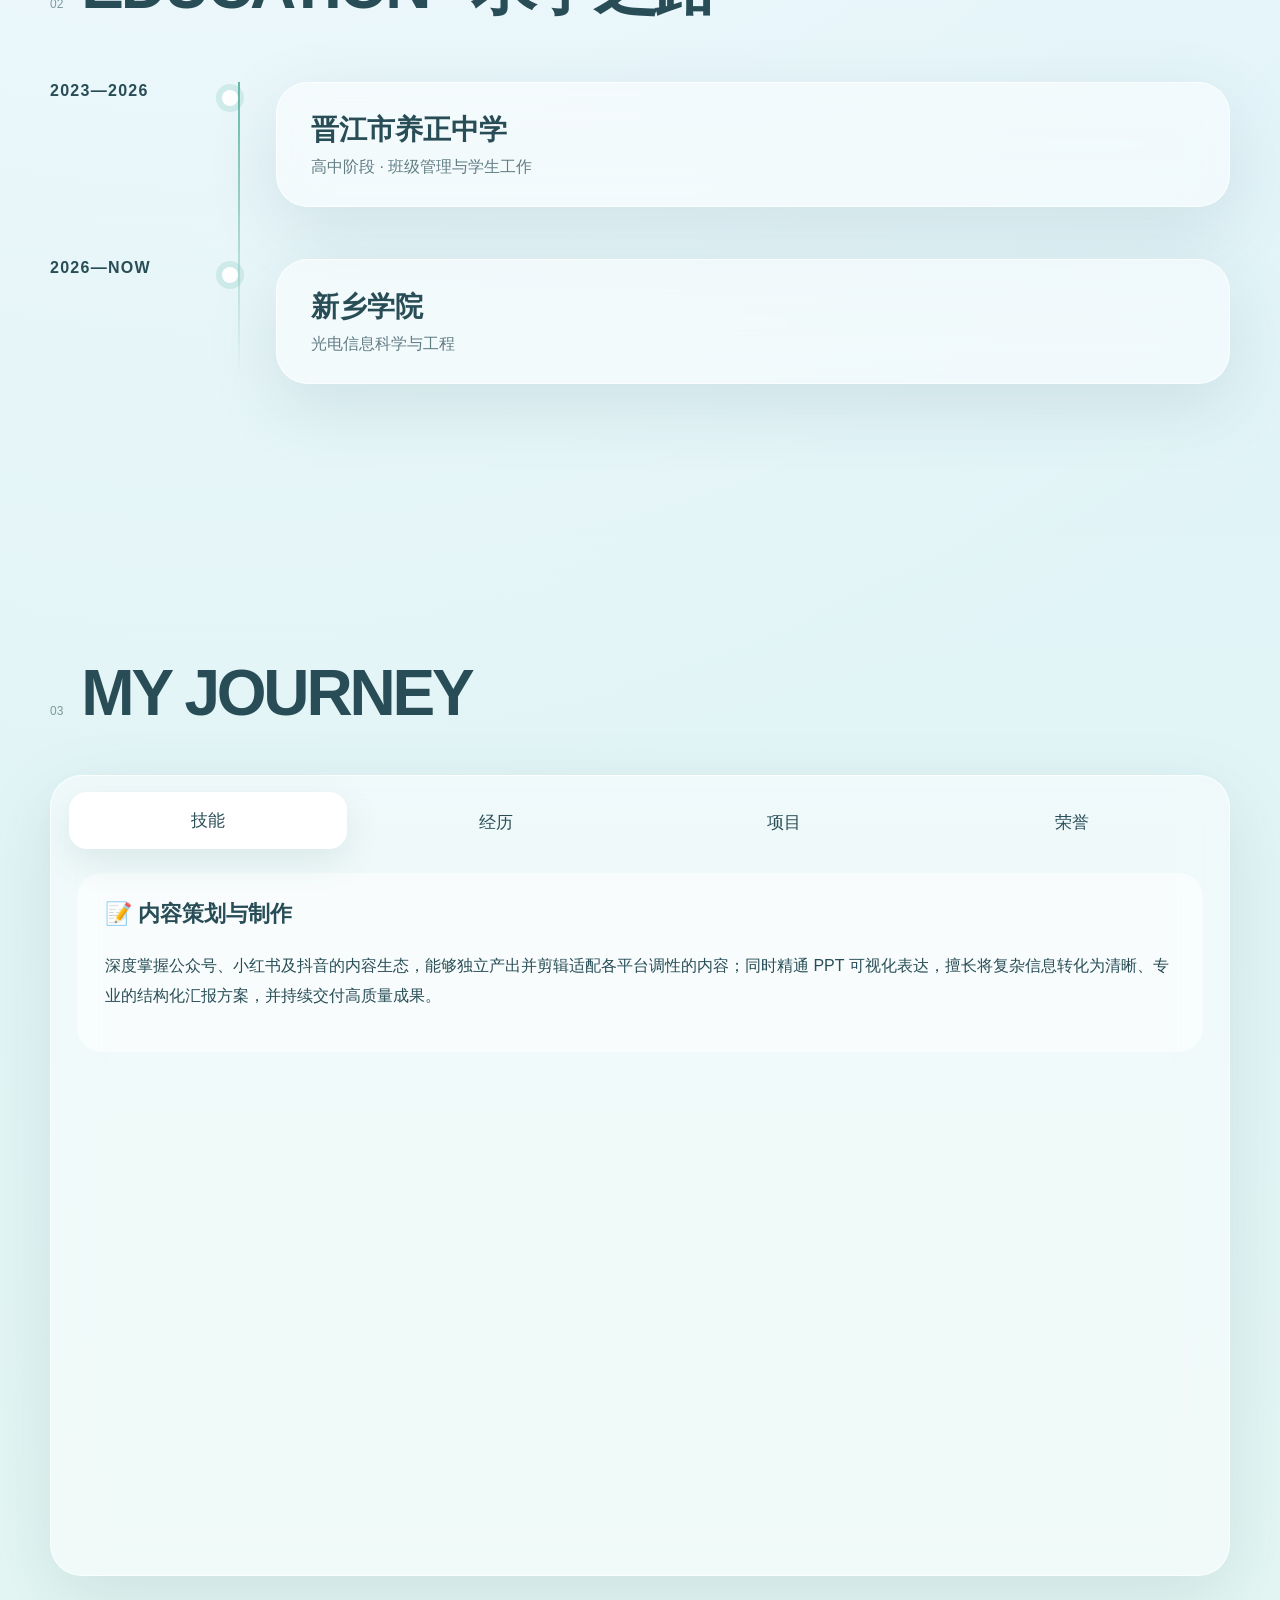
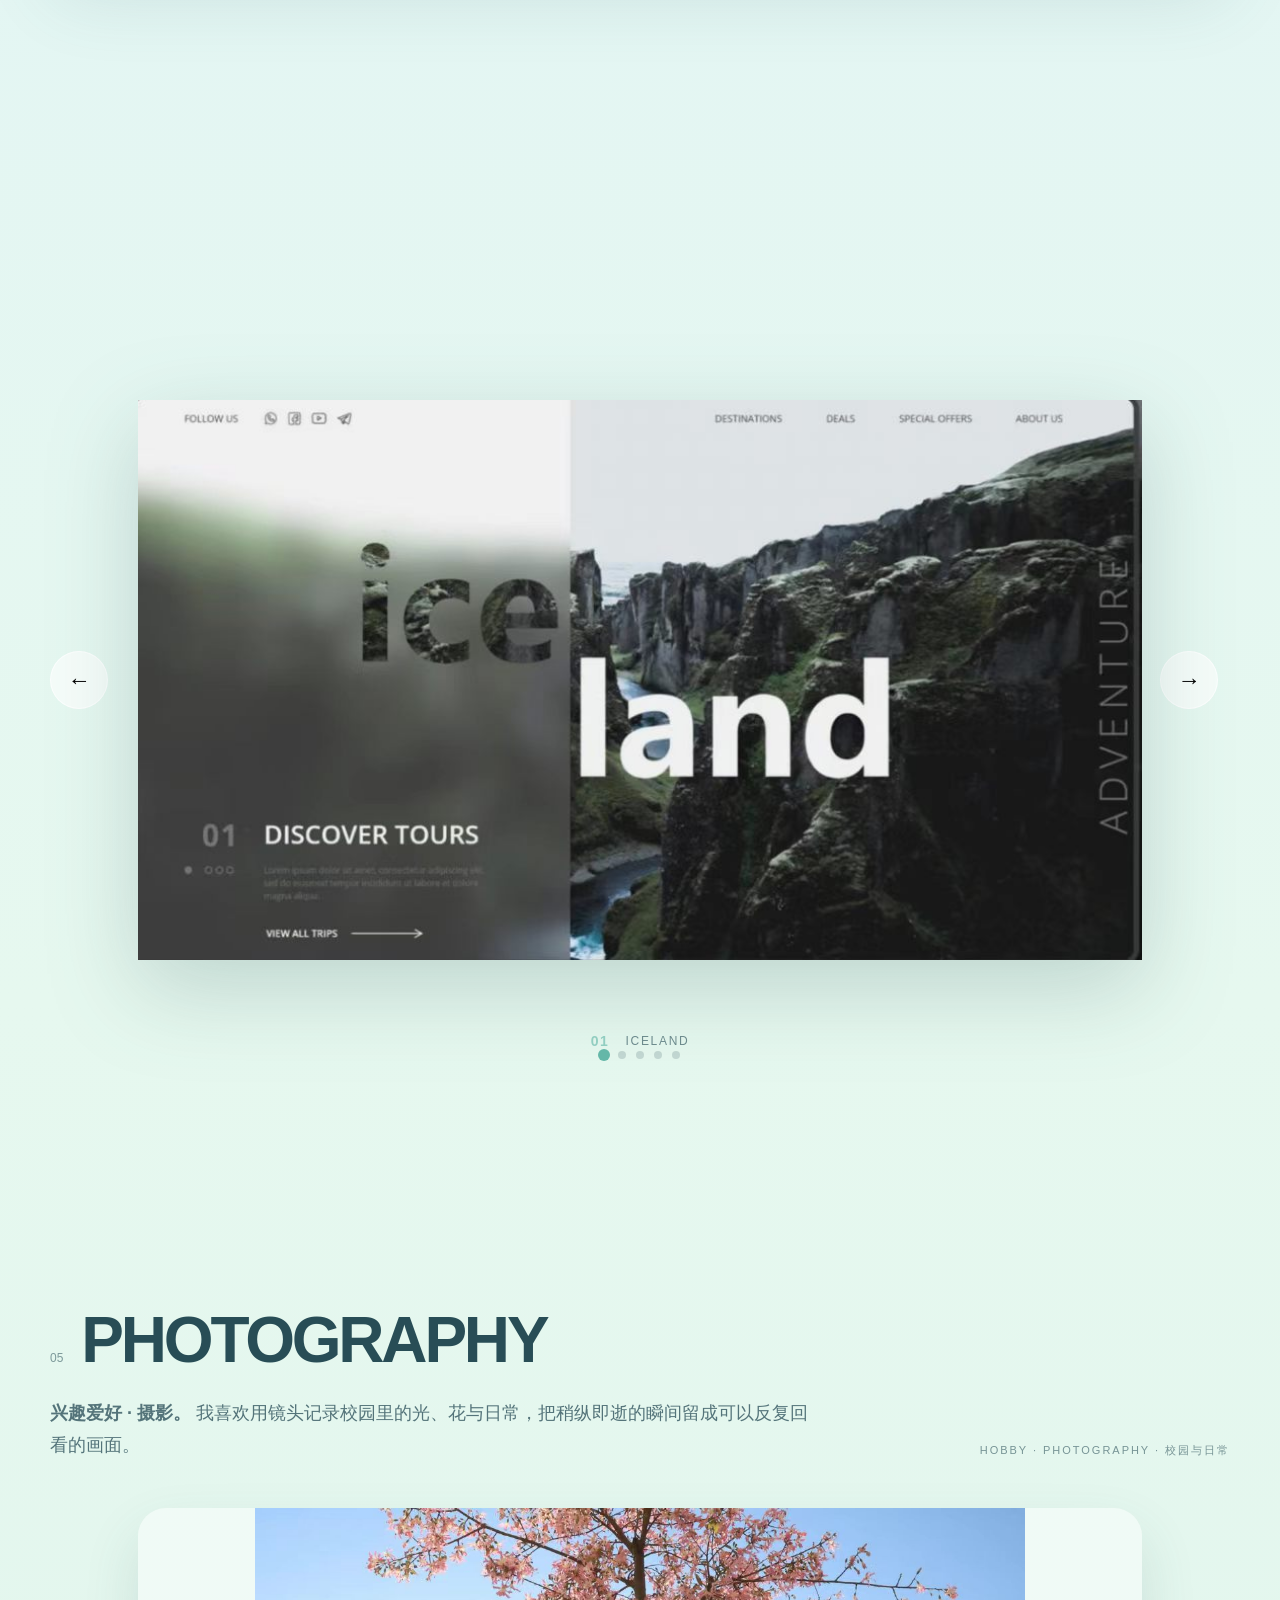
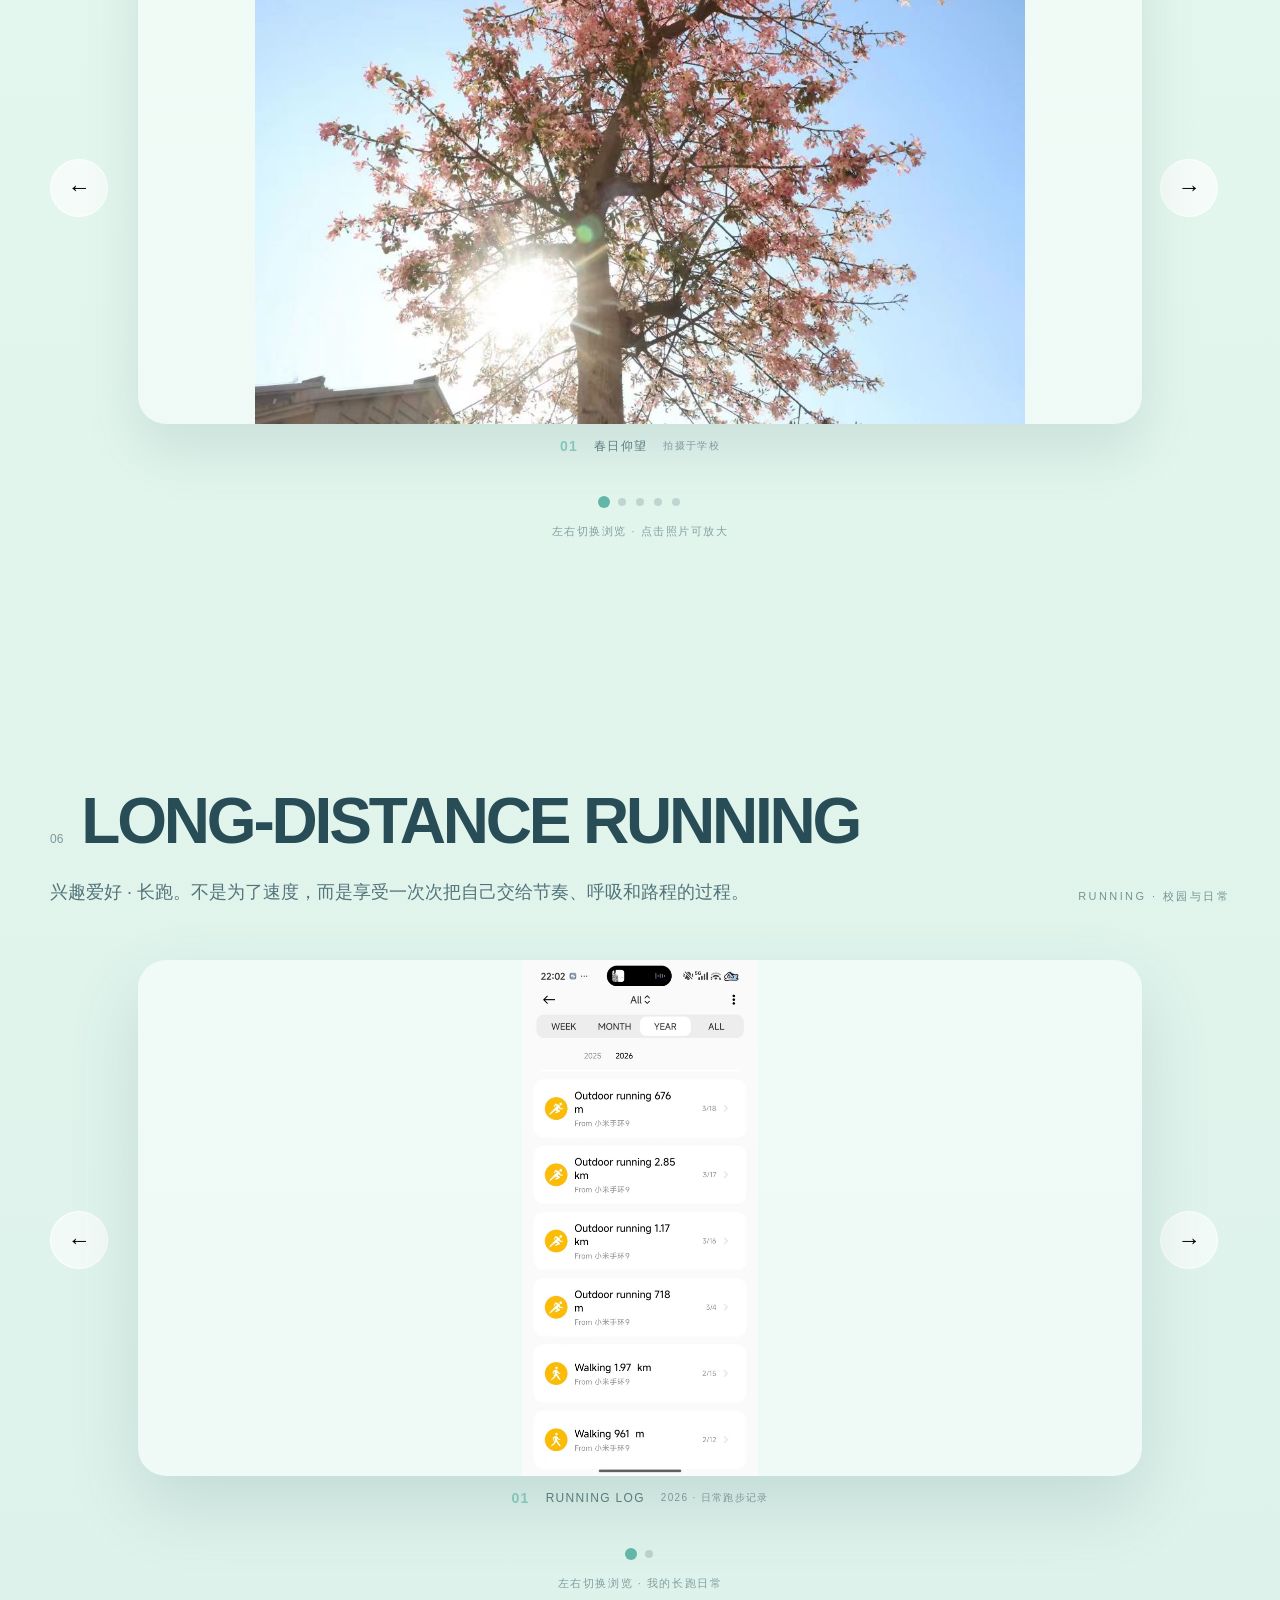
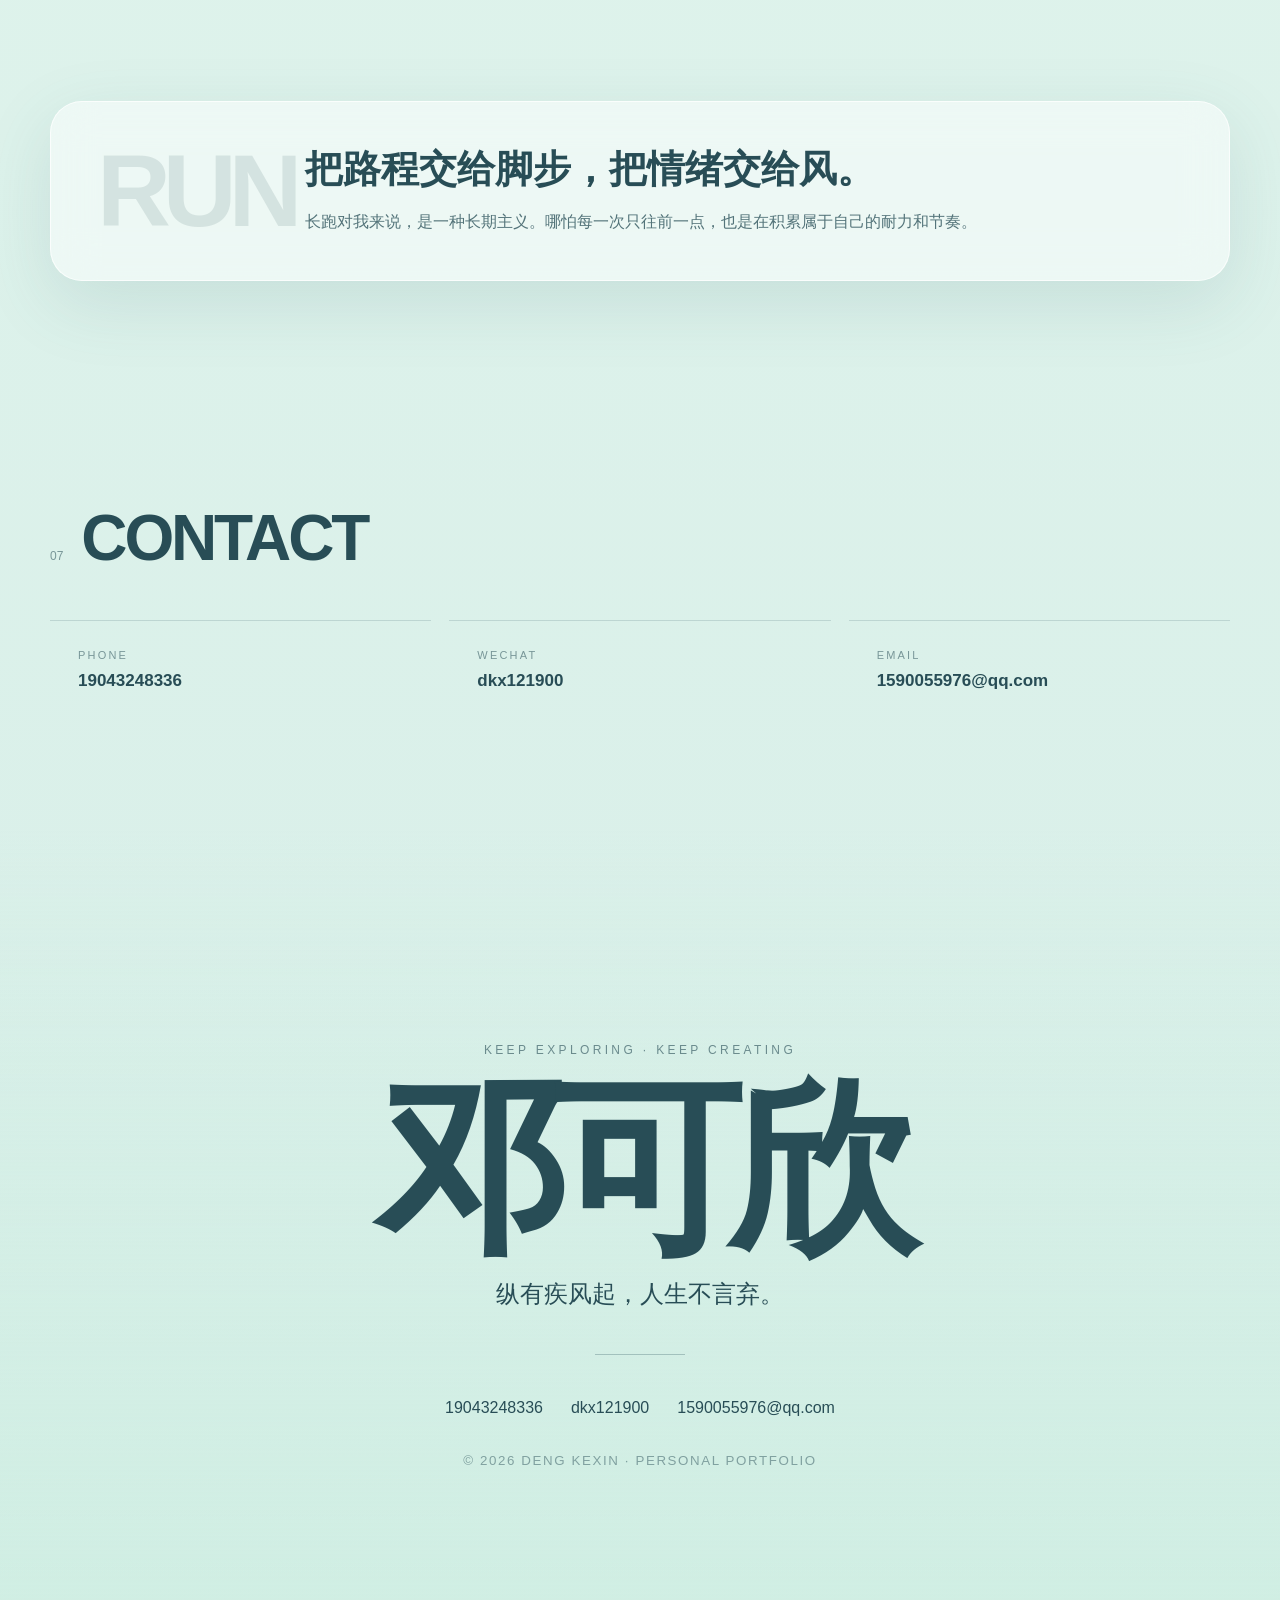
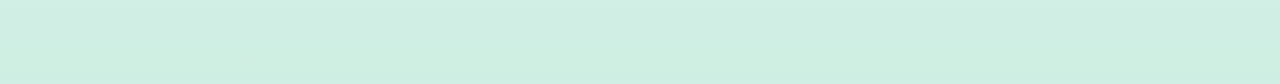
==== commit bd67e276: "Add files via upload" ====
--- a/dengkexin_portfolio_v7/index.html
+++ b/dengkexin_portfolio_v7/index.html
@@ -9,6 +9,14 @@
 </head>
 <body>
 <canvas id="dandelion"></canvas>
+<div id="introOverlay" class="intro-overlay" aria-hidden="false">
+  <div class="intro-copy">
+    <div class="intro-kicker">DANDELION · WELCOME</div>
+    <div class="intro-name">邓可欣</div>
+    <p>愿每一次出发，都像蒲公英一样轻盈而坚定。</p>
+  </div>
+  <button id="introEnter" class="intro-enter" type="button">ENTER · 进入</button>
+</div>
 
 <header class="hero">
   <div class="hero-wrap">
@@ -195,24 +203,28 @@
     <small>RUNNING · 校园与日常</small>
   </div>
 
-  <div class="running-stage reveal-bouncy">
+  <div class="run-stage">
     <button id="runPrev" class="nav run-nav" aria-label="上一张长跑图片">←</button>
-    <div class="running-slides">
+    <div class="run-slides">
       <figure class="run-slide active">
-        <div class="run-frame phone-shot"><img src="assets/run1.jpg" alt="跑步记录截图"></div>
+        <div class="run-frame phone-shot">
+          <img src="assets/run1.jpg" alt="跑步记录截图">
+        </div>
         <figcaption><b>01</b><span>RUNNING LOG</span><small>2026 · 日常跑步记录</small></figcaption>
       </figure>
       <figure class="run-slide">
-        <div class="run-frame"><img src="assets/run2.jpg" alt="校园跑步照片"></div>
+        <div class="run-frame">
+          <img src="assets/run2.jpg" alt="校园跑步照片">
+        </div>
         <figcaption><b>02</b><span>KEEP MOVING</span><small>拍摄于学校</small></figcaption>
       </figure>
     </div>
     <button id="runNext" class="nav run-nav" aria-label="下一张长跑图片">→</button>
   </div>
   <div id="runDots" class="dots run-dots"></div>
-  <p class="run-hint">左右切换浏览 · 记录每一次向前</p>
-
-  <div class="run-quote glass reveal-bouncy">
+  <p class="run-hint">左右切换浏览 · 我的长跑日常</p>
+
+  <div class="run-quote glass reveal-run">
     <div class="run-number">RUN</div>
     <div>
       <h3>把路程交给脚步，把情绪交给风。</h3>
--- a/dengkexin_portfolio_v7/style.css
+++ b/dengkexin_portfolio_v7/style.css
@@ -1,11 +1,11 @@
 
 :root{
-  --ink:#244b67;
-  --ink-soft:#567589;
-  --accent:#f2b93f;
-  --accent2:#72bde9;
-  --paper:rgba(255,255,255,.50);
-  --line:rgba(36,75,103,.15);
+  --ink:#284d56;
+  --ink-soft:#54747a;
+  --accent:#64b7a8;
+  --accent2:#89cfe7;
+  --paper:rgba(255,255,255,.48);
+  --line:rgba(40,77,86,.16);
 }
 *{box-sizing:border-box}
 html{scroll-behavior:smooth}
@@ -14,10 +14,8 @@
   font-family:"Inter","Microsoft YaHei","PingFang SC",sans-serif;
   color:var(--ink);
   background:
-    radial-gradient(circle at 16% 7%,rgba(255,255,255,.88),transparent 22%),
-    radial-gradient(circle at 78% 35%,rgba(255,247,193,.58),transparent 30%),
-    linear-gradient(155deg,#9bdcff 0%,#ccecff 34%,#fff1a8 72%,#ffd86f 100%);
-  background-attachment:fixed;
+    radial-gradient(circle at 18% 8%,rgba(255,255,255,.75),transparent 24%),
+    linear-gradient(180deg,#dcefff 0%,#e6f8ef 52%,#d7eee8 100%);
   overflow-x:hidden;
 }
 #dandelion{position:fixed;inset:0;z-index:0;pointer-events:none;transition:opacity .8s ease}
@@ -25,7 +23,7 @@
   position:fixed;inset:0;z-index:40;
   display:flex;flex-direction:column;align-items:center;justify-content:center;
   gap:42px;text-align:center;padding:28px;
-  background:linear-gradient(155deg,rgba(150,216,255,.93),rgba(255,239,161,.91));
+  background:linear-gradient(180deg,rgba(220,239,255,.94),rgba(226,248,239,.92));
   backdrop-filter:blur(5px);
   transition:opacity .9s ease,visibility .9s ease;
 }
@@ -67,7 +65,7 @@
   letter-spacing:-.06em;
   margin:26px 0;
 }
-.hero h1 span{color:#f2b93f}
+.hero h1 span{color:#72bfad}
 .hero h2{font-size:clamp(25px,3vw,42px);font-weight:500;margin:0 0 20px}
 .hero p{max-width:690px;font-size:18px;line-height:1.95}
 .avatar{
@@ -117,7 +115,7 @@
   left:188px;
   top:0;bottom:0;
   width:2px;
-  background:linear-gradient(#79bee7,rgba(242,185,63,.35));
+  background:linear-gradient(#64b8a8,rgba(255,255,255,.2));
 }
 .timeline-item{
   display:grid;
@@ -513,102 +511,86 @@
   .run-number{font-size:72px}
 }
 
-/* v9 · Dandelion hero + springy scroll motion + running carousel */
-#dandelion{
-  z-index:4;
-  opacity:1;
-  mix-blend-mode:screen;
-  filter:drop-shadow(0 10px 25px rgba(255,255,255,.20));
-  transition:opacity .45s ease;
-}
-.hero{overflow:hidden}
-.hero-wrap{position:relative;z-index:2}
-
-/* spring / jelly reveal */
-.reveal-bouncy{
-  opacity:0;
-  transform:translateY(44px) scale(.965);
-  transform-origin:center center;
-}
-.reveal-bouncy.is-bouncy{
-  animation:bouncyReveal .92s cubic-bezier(.16,.84,.32,1.18) both;
-}
-@keyframes bouncyReveal{
-  0%{opacity:0;transform:translateY(48px) scale(.955)}
-  62%{opacity:1;transform:translateY(-7px) scale(1.018)}
-  82%{transform:translateY(3px) scale(.994)}
-  100%{opacity:1;transform:none}
-}
-.section-title.is-bouncy h2,
-.contact-card.is-bouncy,
-.timeline-item.is-bouncy,
-.glass.is-bouncy{will-change:transform}
-.nav:active,.tab:active,.intro-enter:active{transform:scale(.9)}
-.nav,.tab,.contact-card,.glass{transition-timing-function:cubic-bezier(.2,.9,.3,1.25)}
-
-/* Running carousel now mirrors Photography */
-.running-grid{display:none}
-.running-stage{
+
+/* v9 · richer opening, running carousel, scroll motion */
+#dandelion{mix-blend-mode:multiply}
+body.intro-active #dandelion{z-index:41;mix-blend-mode:normal}
+.intro-overlay{
+  background:linear-gradient(180deg,rgba(194,236,229,.84),rgba(223,245,239,.76));
+  backdrop-filter:blur(2px);
+  -webkit-backdrop-filter:blur(2px);
+}
+.intro-copy,.intro-enter{z-index:43}
+.intro-copy{
+  padding:34px 46px;border-radius:34px;
+  background:rgba(255,255,255,.22);
+  border:1px solid rgba(255,255,255,.46);
+  box-shadow:0 28px 80px rgba(48,91,84,.10);
+  backdrop-filter:blur(8px);
+}
+.intro-kicker,.intro-copy p{text-shadow:0 1px 14px rgba(255,255,255,.8)}
+
+/* Running carousel matches Photography */
+.run-stage{
   display:grid;
   grid-template-columns:70px 1fr 70px;
   gap:18px;
   align-items:center;
 }
-.running-slides{
+.run-slides{
   position:relative;
   height:min(50vw,560px);
   min-height:390px;
   perspective:1200px;
 }
 .run-slide{
-  position:absolute;
-  inset:0;
-  margin:0;
-  opacity:0;
-  transform:translateX(92px) rotateY(-7deg) scale(.94);
-  transition:.82s cubic-bezier(.18,.86,.28,1.12);
+  position:absolute;inset:0;margin:0;
+  opacity:0;transform:translateX(90px) rotateY(-7deg) scale(.94);
+  transition:.8s cubic-bezier(.2,.8,.2,1);
   pointer-events:none;
 }
 .run-slide.active{opacity:1;transform:none;pointer-events:auto}
 .run-slide .run-frame{
-  width:100%;
-  height:calc(100% - 48px);
-  display:flex;
-  align-items:center;
-  justify-content:center;
-  overflow:hidden;
+  width:100%;height:calc(100% - 44px);
+  display:flex;align-items:center;justify-content:center;
 }
 .run-slide .run-frame img{
   width:100%;height:100%;object-fit:contain;display:block;
 }
+.run-slide .phone-shot{max-height:none}
 .run-slide .phone-shot img{object-fit:contain;object-position:center}
 .run-slide figcaption{
-  display:flex;
-  justify-content:center;
-  align-items:center;
-  gap:16px;
-  margin-top:14px;
-  font-size:12px;
-  letter-spacing:.11em;
-  opacity:.7;
+  display:flex;justify-content:center;align-items:center;gap:16px;
+  margin-top:14px;font-size:12px;letter-spacing:.11em;opacity:.7;
 }
 .run-slide figcaption b{color:var(--accent);font-size:14px}
 .run-slide figcaption small{font-size:10px;opacity:.72}
 .run-dots{margin-top:24px}
 .run-hint{text-align:center;margin:14px 0 0;font-size:11px;letter-spacing:.14em;opacity:.5}
 
+/* Scroll choreography */
+.motion-reveal{opacity:0;transform:translateY(44px) scale(.985);filter:blur(5px)}
+.motion-reveal.motion-in{opacity:1;transform:none;filter:none;transition:opacity .9s cubic-bezier(.2,.8,.2,1),transform .9s cubic-bezier(.2,.8,.2,1),filter .9s ease}
+.motion-left{transform:translateX(-54px) scale(.985)}
+.motion-right{transform:translateX(54px) scale(.985)}
+.section-title.motion-in h2{animation:titleFloat .9s cubic-bezier(.2,.8,.2,1) both}
+@keyframes titleFloat{0%{letter-spacing:.02em}100%{letter-spacing:-.05em}}
+.glass.motion-in,.contact-card.motion-in{transition-delay:.08s}
+.hero-copy{animation:heroIn 1s .12s cubic-bezier(.2,.8,.2,1) both}
+.avatar{animation:avatarIn 1.15s .25s cubic-bezier(.2,.8,.2,1) both}
+@keyframes heroIn{from{opacity:0;transform:translateY(34px)}to{opacity:1;transform:none}}
+@keyframes avatarIn{from{opacity:0;transform:translateY(28px) scale(.93)}to{opacity:1;transform:none}}
+
 @media(max-width:780px){
-  .running-stage{grid-template-columns:1fr;position:relative}
-  .run-nav{position:absolute;z-index:3;top:38%;width:50px;height:50px;margin-top:0}
-  #runPrev{left:12px}
-  #runNext{right:12px}
-  .running-slides{height:72vw;min-height:340px}
+  .intro-copy{padding:28px 24px;width:min(88vw,520px)}
+  .run-stage{grid-template-columns:1fr;position:relative}
+  .run-nav{position:absolute;z-index:3;top:38%;width:50px;height:50px}
+  #runPrev{left:12px} #runNext{right:12px}
+  .run-slides{height:72vw;min-height:340px}
   .run-slide .run-frame{height:calc(100% - 58px)}
   .run-slide figcaption{flex-wrap:wrap;gap:8px 12px}
 }
-
-@media(prefers-reduced-motion:reduce){
-  #dandelion{display:none}
-  .reveal-bouncy{opacity:1;transform:none}
-  .reveal-bouncy.is-bouncy{animation:none}
-}
+@media (prefers-reduced-motion:reduce){
+  .motion-reveal,.motion-left,.motion-right{opacity:1!important;transform:none!important;filter:none!important}
+  .hero-copy,.avatar{animation:none!important}
+}
